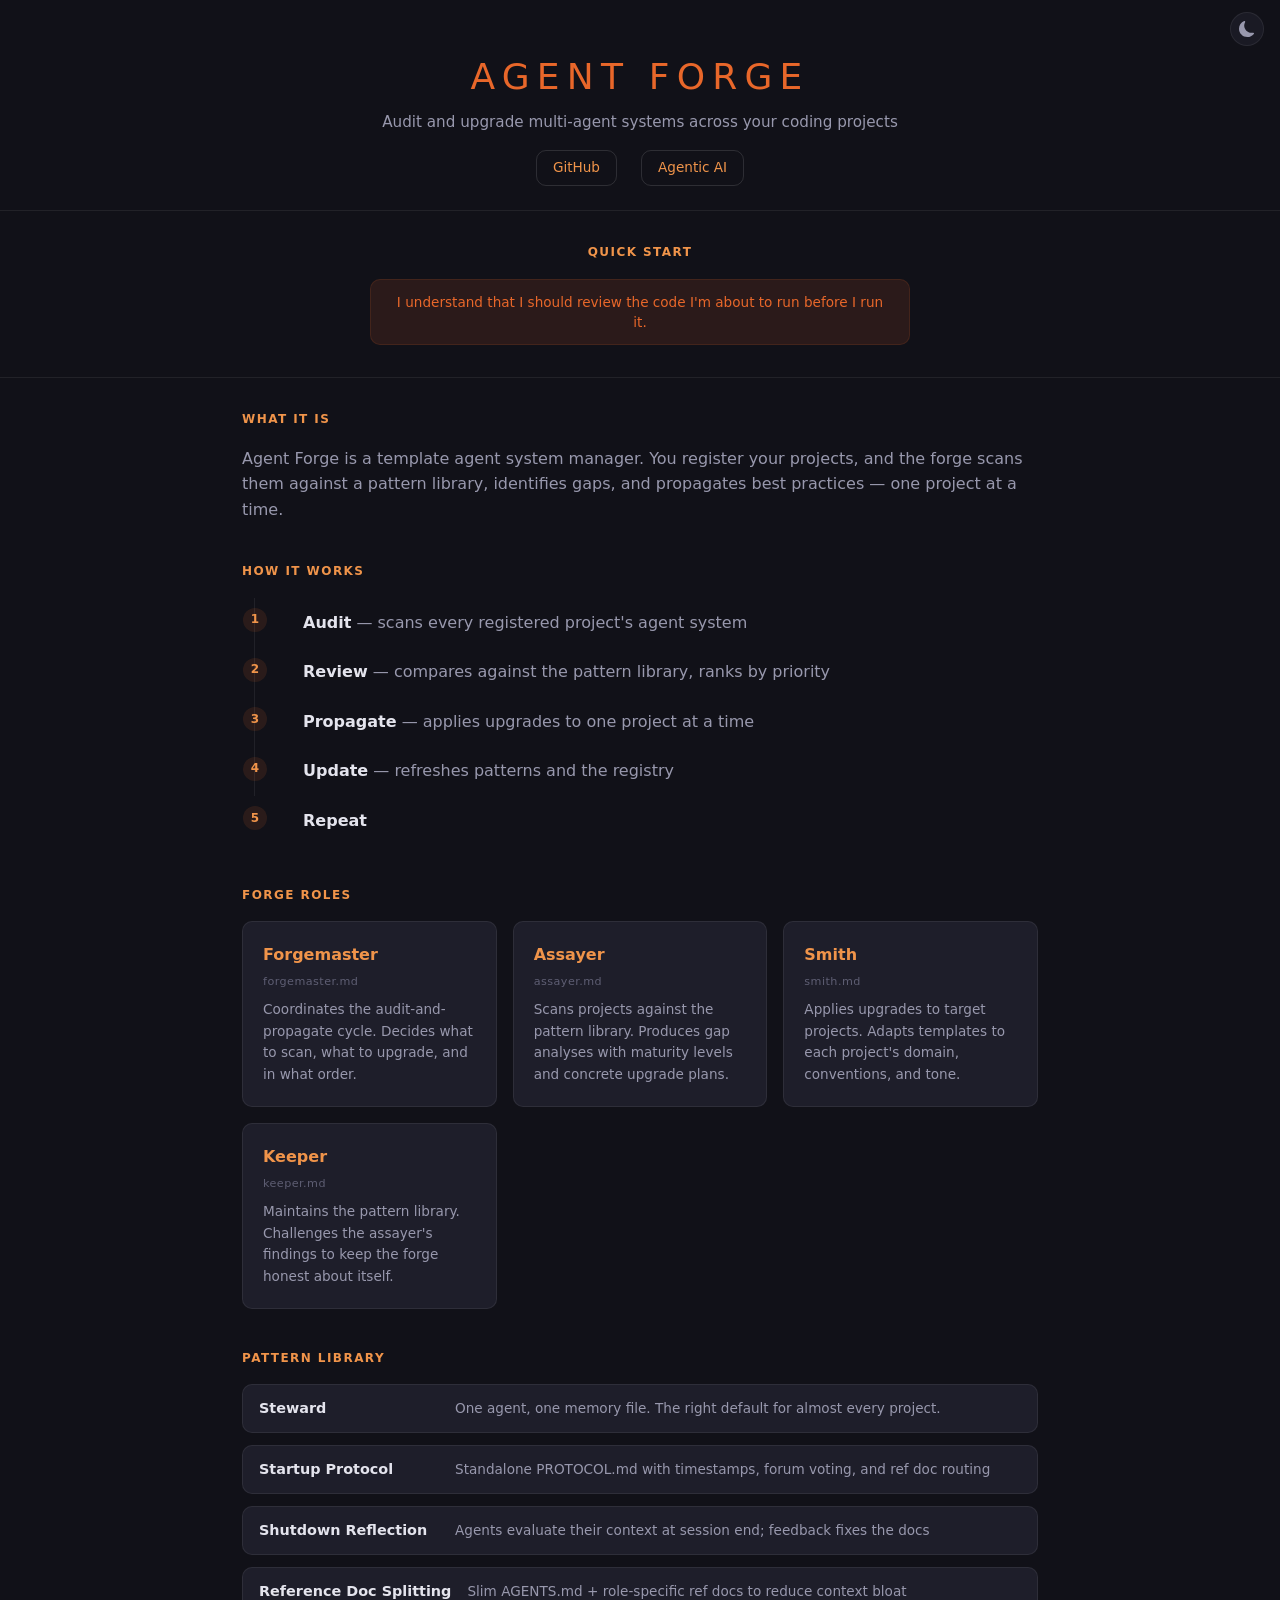
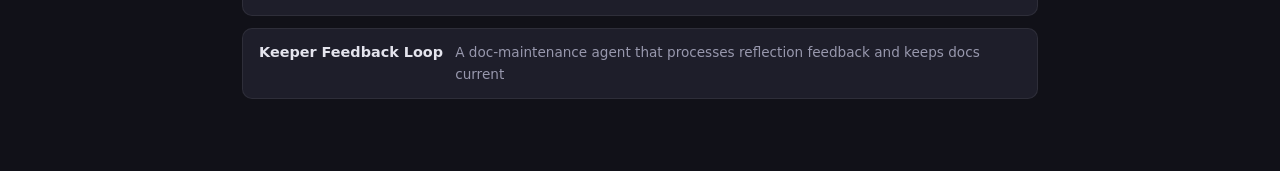
==== index.html @ 2620488e "Move agent-forge landing page here, add Plausible analytics Agent-forge page now lives at forge/inde" ====
<!DOCTYPE html>
<html lang="en">
<head>
  <meta charset="UTF-8">
  <meta name="viewport" content="width=device-width, initial-scale=1.0">
  <title>Agent Forge — Multi-Agent System Management</title>
  <meta name="description" content="A template agent system manager that audits and upgrades multi-agent systems across your coding projects.">
  <link rel="icon" href="data:image/svg+xml,<svg xmlns='http://www.w3.org/2000/svg' viewBox='0 0 100 100'><text y='0.9em' font-size='80'>%F0%9F%94%A5</text></svg>">
  <script defer data-domain="forge.thisminute.org" src="https://plausible.io/js/script.js"></script>

  <style>
    :root {
      --bg: #111118;
      --bg-raised: #1a1a24;
      --bg-card: #1e1e2a;
      --bg-card-hover: #262636;
      --accent: #e8672a;
      --accent-dim: rgba(232, 103, 42, 0.12);
      --accent-text: #f0944a;
      --text: #e4e4ed;
      --text-secondary: #9898ad;
      --text-muted: #5e5e73;
      --border: rgba(255, 255, 255, 0.07);
      --border-light: rgba(255, 255, 255, 0.12);
      --radius: 10px;
      --radius-sm: 6px;
      color-scheme: dark;
    }
    body.light-mode {
      --bg: #faf8f5;
      --bg-raised: #ffffff;
      --bg-card: #ffffff;
      --bg-card-hover: #f5f0eb;
      --accent: #c2410c;
      --accent-dim: rgba(194, 65, 12, 0.1);
      --accent-text: #9a3412;
      --text: #1c1917;
      --text-secondary: #57534e;
      --text-muted: #a8a29e;
      --border: rgba(0, 0, 0, 0.08);
      --border-light: rgba(0, 0, 0, 0.14);
      color-scheme: light;
    }

    * { margin: 0; padding: 0; box-sizing: border-box; }

    body {
      background: var(--bg);
      color: var(--text);
      font-family: -apple-system, BlinkMacSystemFont, 'Segoe UI', system-ui, sans-serif;
      line-height: 1.6;
      min-height: 100vh;
      transition: background 0.25s ease, color 0.25s ease;
    }

    a { color: var(--accent-text); text-decoration: none; }
    a:hover { text-decoration: underline; }

    .header {
      padding: 3rem 2rem 1.5rem;
      text-align: center;
      border-bottom: 1px solid var(--border);
    }
    .header h1 {
      font-size: 2.25rem;
      font-weight: 300;
      letter-spacing: 0.2em;
      color: var(--accent);
    }
    .header .tagline {
      color: var(--text-secondary);
      font-size: 0.95rem;
      margin-top: 0.25rem;
    }
    .header .links {
      margin-top: 1rem;
      display: flex;
      gap: 1.5rem;
      justify-content: center;
      font-size: 0.85rem;
    }
    .header .links a {
      padding: 0.4rem 1rem;
      border: 1px solid var(--border-light);
      border-radius: var(--radius);
      transition: border-color 0.2s, background 0.2s;
    }
    .header .links a:hover {
      border-color: var(--accent);
      background: var(--accent-dim);
      text-decoration: none;
    }

    .content {
      max-width: 860px;
      margin: 0 auto;
      padding: 2rem;
    }

    section { margin-bottom: 2.5rem; }

    section h2 {
      font-size: 0.75rem;
      font-weight: 600;
      letter-spacing: 0.12em;
      text-transform: uppercase;
      color: var(--accent-text);
      margin-bottom: 1rem;
    }

    p {
      color: var(--text-secondary);
      margin-bottom: 0.75rem;
    }

    .how-it-works ol {
      list-style: none;
      counter-reset: step;
    }
    .how-it-works li {
      counter-increment: step;
      padding: 0.75rem 1rem 0.75rem 3rem;
      position: relative;
      color: var(--text-secondary);
      border-left: 1px solid var(--border);
      margin-left: 0.75rem;
    }
    .how-it-works li:last-child { border-left-color: transparent; }
    .how-it-works li::before {
      content: counter(step);
      position: absolute;
      left: -0.75rem;
      top: 0.65rem;
      width: 1.5rem;
      height: 1.5rem;
      border-radius: 50%;
      background: var(--accent-dim);
      color: var(--accent-text);
      font-size: 0.75rem;
      font-weight: 600;
      display: flex;
      align-items: center;
      justify-content: center;
    }
    .how-it-works li strong { color: var(--text); }

    .role-grid {
      display: grid;
      grid-template-columns: repeat(auto-fill, minmax(240px, 1fr));
      gap: 1rem;
    }
    .role-card {
      background: var(--bg-card);
      border: 1px solid var(--border);
      border-radius: var(--radius);
      padding: 1.25rem;
      transition: border-color 0.2s, background 0.2s;
    }
    .role-card:hover {
      border-color: var(--border-light);
      background: var(--bg-card-hover);
    }
    .role-card h3 {
      font-size: 1rem;
      font-weight: 600;
      color: var(--accent-text);
      margin-bottom: 0.35rem;
    }
    .role-card .role-origin {
      font-size: 0.7rem;
      color: var(--text-muted);
      letter-spacing: 0.04em;
      margin-bottom: 0.5rem;
    }
    .role-card p {
      font-size: 0.85rem;
      margin-bottom: 0;
    }

    .pattern-list {
      display: flex;
      flex-direction: column;
      gap: 0.75rem;
    }
    .pattern-item {
      display: flex;
      gap: 1rem;
      align-items: baseline;
      padding: 0.75rem 1rem;
      background: var(--bg-card);
      border: 1px solid var(--border);
      border-radius: var(--radius);
    }
    .pattern-item strong {
      color: var(--text);
      white-space: nowrap;
      min-width: 180px;
      font-size: 0.9rem;
    }
    .pattern-item span {
      color: var(--text-secondary);
      font-size: 0.85rem;
    }

    code {
      background: var(--bg-raised);
      border: 1px solid var(--border);
      padding: 0.15rem 0.4rem;
      border-radius: var(--radius-sm);
      font-size: 0.85em;
      color: var(--accent-text);
    }

    .cta {
      text-align: center;
      padding: 2rem;
      border-bottom: 1px solid var(--border);
    }
    .cta h2 {
      font-size: 0.75rem;
      font-weight: 600;
      letter-spacing: 0.12em;
      text-transform: uppercase;
      color: var(--accent-text);
      margin-bottom: 1rem;
    }
    .cta pre {
      display: inline-block;
      text-align: left;
      background: var(--bg-raised);
      border: 1px solid var(--border);
      border-radius: var(--radius);
      padding: 1.25rem 1.75rem;
      font-family: 'SF Mono', 'Fira Code', 'Cascadia Code', Consolas, monospace;
      font-size: 0.85rem;
      line-height: 1.7;
      color: var(--text);
      overflow-x: auto;
      max-width: 100%;
    }
    .cmd-comment {
      color: var(--text-muted);
    }

    .header { position: relative; }
    .other-projects {
      position: absolute;
      top: 0.75rem;
      right: 1rem;
      display: flex;
      gap: 0.75rem;
      align-items: center;
    }

    .icon-btn {
      width: 34px;
      height: 34px;
      display: flex;
      align-items: center;
      justify-content: center;
      border-radius: 50%;
      border: 1px solid var(--border);
      background: var(--bg-raised);
      color: var(--text-secondary);
      cursor: pointer;
      transition: all 0.15s ease;
      font-size: 1rem;
    }
    .icon-btn:hover {
      border-color: var(--accent);
      color: var(--accent);
      background: var(--accent-dim);
    }

    @media (max-width: 600px) {
      .header h1 { font-size: 1.6rem; }
      .content { padding: 1.5rem 1rem; }
      .pattern-item { flex-direction: column; gap: 0.25rem; }
      .pattern-item strong { min-width: auto; }
      .other-projects { position: static; justify-content: center; margin-top: 0.5rem; }
    }
  </style>
</head>
<body>

  <div class="header">
    <div class="other-projects">
      <button class="icon-btn" id="theme-toggle" title="Toggle light/dark mode" aria-label="Toggle theme">
        <svg id="theme-icon-dark" width="16" height="16" viewBox="0 0 16 16" fill="none" style="display:none">
          <path d="M8 1a.5.5 0 01.5.5v1a.5.5 0 01-1 0v-1A.5.5 0 018 1zm0 11a.5.5 0 01.5.5v1a.5.5 0 01-1 0v-1A.5.5 0 018 12zm7-4a.5.5 0 01-.5.5h-1a.5.5 0 010-1h1A.5.5 0 0115 8zM4 8a.5.5 0 01-.5.5h-1a.5.5 0 010-1h1A.5.5 0 014 8zm8.95-3.54a.5.5 0 010 .71l-.71.71a.5.5 0 11-.71-.71l.71-.71a.5.5 0 01.71 0zM4.46 11.46a.5.5 0 010 .71l-.7.71a.5.5 0 11-.71-.71l.7-.71a.5.5 0 01.71 0zm8.49 1.42a.5.5 0 01-.71 0l-.71-.71a.5.5 0 01.71-.71l.71.71a.5.5 0 010 .71zM4.46 4.54a.5.5 0 01-.71 0l-.7-.71a.5.5 0 11.7-.71l.71.71a.5.5 0 010 .71zM8 4.5a3.5 3.5 0 100 7 3.5 3.5 0 000-7z" fill="currentColor"/>
        </svg>
        <svg id="theme-icon-light" width="16" height="16" viewBox="0 0 16 16" fill="none">
          <path d="M6 .278a.77.77 0 01.08.858 7.2 7.2 0 00-.878 3.46c0 4.021 3.278 7.277 7.318 7.277.527 0 1.04-.055 1.533-.16a.79.79 0 01.81.316.73.73 0 01-.031.893A8.35 8.35 0 018.344 16C3.734 16 0 12.286 0 7.71 0 4.266 2.114 1.312 5.124.06A.75.75 0 016 .278z" fill="currentColor"/>
        </svg>
      </button>
    </div>
    <h1>AGENT FORGE</h1>
    <div class="tagline">Audit and upgrade multi-agent systems across your coding projects</div>
    <div class="links">
      <a href="https://github.com/skondrashov/agent-forge">GitHub</a>
      <a href="https://en.wikipedia.org/wiki/Agentic_AI">Agentic AI</a>
    </div>
  </div>

  <div class="cta">
    <h2><a href="https://github.com/skondrashov/agent-forge" style="color: var(--accent-text); text-decoration: none;">Quick Start</a></h2>
    <details>
      <summary style="cursor: pointer; display: inline-block; max-width: 540px; margin: 0 auto; padding: 0.75rem 1.25rem; font-size: 0.85rem; color: var(--accent); background: var(--accent-dim); border: 1px solid var(--accent-dim); border-radius: var(--radius); line-height: 1.5; text-align: center;">I understand that I should review the code I'm about to run before I run it.</summary>
      <div style="margin-top: 1rem;">
        <pre><span class="cmd-comment"># Clone next to your projects (or where you'll start new ones)</span>
git clone --branch v0.1 https://github.com/skondrashov/agent-forge.git

<span class="cmd-comment"># Start it up</span>
cd agent-forge
go</pre>
      </div>
    </details>
  </div>

  <div class="content">

    <section>
      <h2>What It Is</h2>
      <p>Agent Forge is a template agent system manager. You register your projects, and the forge scans them against a pattern library, identifies gaps, and propagates best practices &mdash; one project at a time.</p>
    </section>

    <section class="how-it-works">
      <h2>How It Works</h2>
      <ol>
        <li><strong>Audit</strong> &mdash; scans every registered project's agent system</li>
        <li><strong>Review</strong> &mdash; compares against the pattern library, ranks by priority</li>
        <li><strong>Propagate</strong> &mdash; applies upgrades to one project at a time</li>
        <li><strong>Update</strong> &mdash; refreshes patterns and the registry</li>
        <li><strong>Repeat</strong></li>
      </ol>
    </section>

    <section>
      <h2>Forge Roles</h2>
      <div class="role-grid">
        <div class="role-card">
          <h3>Forgemaster</h3>
          <div class="role-origin">forgemaster.md</div>
          <p>Coordinates the audit-and-propagate cycle. Decides what to scan, what to upgrade, and in what order.</p>
        </div>
        <div class="role-card">
          <h3>Assayer</h3>
          <div class="role-origin">assayer.md</div>
          <p>Scans projects against the pattern library. Produces gap analyses with maturity levels and concrete upgrade plans.</p>
        </div>
        <div class="role-card">
          <h3>Smith</h3>
          <div class="role-origin">smith.md</div>
          <p>Applies upgrades to target projects. Adapts templates to each project's domain, conventions, and tone.</p>
        </div>
        <div class="role-card">
          <h3>Keeper</h3>
          <div class="role-origin">keeper.md</div>
          <p>Maintains the pattern library. Challenges the assayer's findings to keep the forge honest about itself.</p>
        </div>
      </div>
    </section>

    <section>
      <h2>Pattern Library</h2>
      <div class="pattern-list">
        <div class="pattern-item">
          <strong>Steward</strong>
          <span>One agent, one memory file. The right default for almost every project.</span>
        </div>
        <div class="pattern-item">
          <strong>Startup Protocol</strong>
          <span>Standalone PROTOCOL.md with timestamps, forum voting, and ref doc routing</span>
        </div>
        <div class="pattern-item">
          <strong>Shutdown Reflection</strong>
          <span>Agents evaluate their context at session end; feedback fixes the docs</span>
        </div>
        <div class="pattern-item">
          <strong>Reference Doc Splitting</strong>
          <span>Slim AGENTS.md + role-specific ref docs to reduce context bloat</span>
        </div>
        <div class="pattern-item">
          <strong>Keeper Feedback Loop</strong>
          <span>A doc-maintenance agent that processes reflection feedback and keeps docs current</span>
        </div>
      </div>
    </section>

  </div>

  <script>
    const lightMode = localStorage.getItem('forge_theme') === 'light';
    function applyTheme(isLight) {
      document.body.classList.toggle('light-mode', isLight);
      document.getElementById('theme-icon-dark').style.display = isLight ? 'block' : 'none';
      document.getElementById('theme-icon-light').style.display = isLight ? 'none' : 'block';
      localStorage.setItem('forge_theme', isLight ? 'light' : 'dark');
    }
    applyTheme(lightMode);
    document.getElementById('theme-toggle').addEventListener('click', () => {
      const isLight = !document.body.classList.contains('light-mode');
      applyTheme(isLight);
    });
  </script>

</body>
</html>
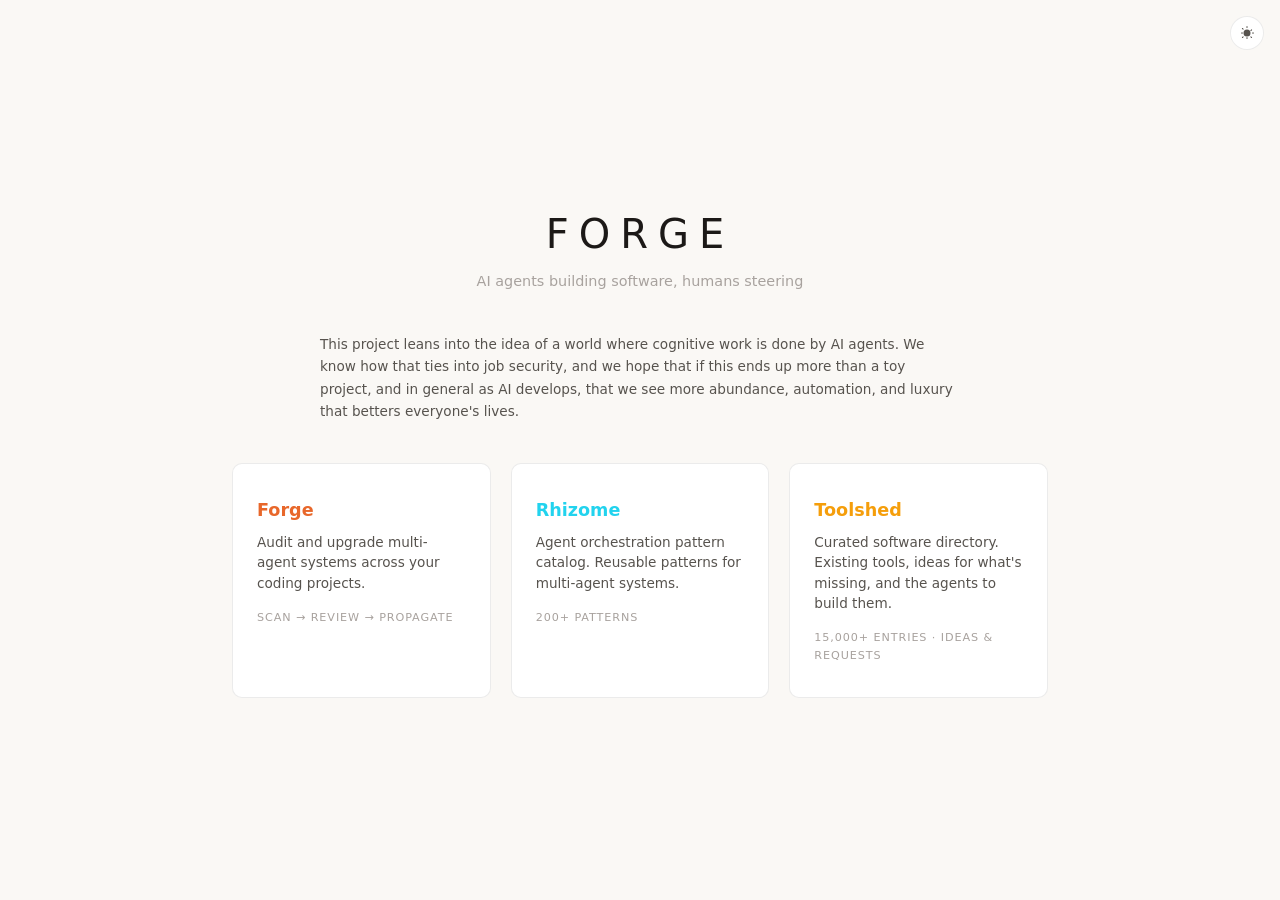
==== commit 5c6856b0: "Major toolshed UI overhaul + landing page tone revision Co-Authored-By: Claude Opus 4.6 (1M context)" ====
--- a/index.html
+++ b/index.html
@@ -3,10 +3,16 @@
 <head>
   <meta charset="UTF-8">
   <meta name="viewport" content="width=device-width, initial-scale=1.0">
-  <title>Agent Forge — Multi-Agent System Management</title>
-  <meta name="description" content="A template agent system manager that audits and upgrades multi-agent systems across your coding projects.">
+  <title>Forge — thisminute.org</title>
+  <meta name="description" content="Agent systems, software tools, and orchestration patterns. Built with AI, built in the open.">
+  <meta property="og:title" content="Forge — thisminute.org">
+  <meta property="og:description" content="Agent systems, software tools, and orchestration patterns. Built with AI, built in the open.">
+  <meta property="og:type" content="website">
+  <meta property="og:url" content="https://forge.thisminute.org/">
+  <meta name="twitter:card" content="summary">
   <link rel="icon" href="data:image/svg+xml,<svg xmlns='http://www.w3.org/2000/svg' viewBox='0 0 100 100'><text y='0.9em' font-size='80'>%F0%9F%94%A5</text></svg>">
-  <script defer data-domain="forge.thisminute.org" src="https://plausible.io/js/script.js"></script>
+  <!-- SRI omitted: Plausible analytics is a dynamic script updated on their CDN; pinning a hash would break when they deploy updates -->
+  <script defer data-domain="forge.thisminute.org" src="https://plausible.io/js/script.js" crossorigin="anonymous"></script>
 
   <style>
     :root {
@@ -22,6 +28,7 @@
       --text-muted: #5e5e73;
       --border: rgba(255, 255, 255, 0.07);
       --border-light: rgba(255, 255, 255, 0.12);
+      --shadow: 0 4px 24px rgba(0, 0, 0, 0.3);
       --radius: 10px;
       --radius-sm: 6px;
       color-scheme: dark;
@@ -39,6 +46,7 @@
       --text-muted: #a8a29e;
       --border: rgba(0, 0, 0, 0.08);
       --border-light: rgba(0, 0, 0, 0.14);
+      --shadow: 0 4px 24px rgba(0, 0, 0, 0.08);
       color-scheme: light;
     }
 
@@ -50,208 +58,97 @@
       font-family: -apple-system, BlinkMacSystemFont, 'Segoe UI', system-ui, sans-serif;
       line-height: 1.6;
       min-height: 100vh;
-      transition: background 0.25s ease, color 0.25s ease;
-    }
-
-    a { color: var(--accent-text); text-decoration: none; }
-    a:hover { text-decoration: underline; }
-
-    .header {
-      padding: 3rem 2rem 1.5rem;
-      text-align: center;
-      border-bottom: 1px solid var(--border);
-    }
-    .header h1 {
-      font-size: 2.25rem;
-      font-weight: 300;
-      letter-spacing: 0.2em;
-      color: var(--accent);
-    }
-    .header .tagline {
-      color: var(--text-secondary);
-      font-size: 0.95rem;
-      margin-top: 0.25rem;
-    }
-    .header .links {
-      margin-top: 1rem;
-      display: flex;
-      gap: 1.5rem;
-      justify-content: center;
-      font-size: 0.85rem;
-    }
-    .header .links a {
-      padding: 0.4rem 1rem;
-      border: 1px solid var(--border-light);
-      border-radius: var(--radius);
-      transition: border-color 0.2s, background 0.2s;
-    }
-    .header .links a:hover {
-      border-color: var(--accent);
-      background: var(--accent-dim);
-      text-decoration: none;
-    }
-
-    .content {
-      max-width: 860px;
-      margin: 0 auto;
-      padding: 2rem;
-    }
-
-    section { margin-bottom: 2.5rem; }
-
-    section h2 {
-      font-size: 0.75rem;
-      font-weight: 600;
-      letter-spacing: 0.12em;
-      text-transform: uppercase;
-      color: var(--accent-text);
-      margin-bottom: 1rem;
-    }
-
-    p {
-      color: var(--text-secondary);
-      margin-bottom: 0.75rem;
-    }
-
-    .how-it-works ol {
-      list-style: none;
-      counter-reset: step;
-    }
-    .how-it-works li {
-      counter-increment: step;
-      padding: 0.75rem 1rem 0.75rem 3rem;
-      position: relative;
-      color: var(--text-secondary);
-      border-left: 1px solid var(--border);
-      margin-left: 0.75rem;
-    }
-    .how-it-works li:last-child { border-left-color: transparent; }
-    .how-it-works li::before {
-      content: counter(step);
-      position: absolute;
-      left: -0.75rem;
-      top: 0.65rem;
-      width: 1.5rem;
-      height: 1.5rem;
-      border-radius: 50%;
-      background: var(--accent-dim);
-      color: var(--accent-text);
-      font-size: 0.75rem;
-      font-weight: 600;
       display: flex;
       align-items: center;
       justify-content: center;
-    }
-    .how-it-works li strong { color: var(--text); }
-
-    .role-grid {
+      transition: background 0.25s ease, color 0.25s ease;
+    }
+
+    .portal {
+      max-width: 880px;
+      width: 100%;
+      padding: 2rem;
+    }
+
+    .header {
+      text-align: center;
+      margin-bottom: 2.5rem;
+    }
+    .header h1 {
+      font-size: 2.5rem;
+      font-weight: 300;
+      letter-spacing: 0.25em;
+      color: var(--text);
+    }
+    .header .tagline {
+      color: var(--text-muted);
+      font-size: 0.9rem;
+      margin-top: 0.25rem;
+    }
+
+    .vision {
+      max-width: 640px;
+      margin: 0 auto 2.5rem;
+      text-align: left;
+    }
+    .vision p {
+      font-size: 0.85rem;
+      color: var(--text-secondary);
+      line-height: 1.65;
+      margin-bottom: 0.75rem;
+    }
+    .vision p:last-child { margin-bottom: 0; }
+    .vision strong { color: var(--text); font-weight: 500; }
+
+    .site-grid {
       display: grid;
-      grid-template-columns: repeat(auto-fill, minmax(240px, 1fr));
-      gap: 1rem;
-    }
-    .role-card {
-      background: var(--bg-card);
-      border: 1px solid var(--border);
-      border-radius: var(--radius);
-      padding: 1.25rem;
-      transition: border-color 0.2s, background 0.2s;
-    }
-    .role-card:hover {
-      border-color: var(--border-light);
-      background: var(--bg-card-hover);
-    }
-    .role-card h3 {
-      font-size: 1rem;
-      font-weight: 600;
-      color: var(--accent-text);
-      margin-bottom: 0.35rem;
-    }
-    .role-card .role-origin {
-      font-size: 0.7rem;
-      color: var(--text-muted);
-      letter-spacing: 0.04em;
-      margin-bottom: 0.5rem;
-    }
-    .role-card p {
-      font-size: 0.85rem;
-      margin-bottom: 0;
-    }
-
-    .pattern-list {
-      display: flex;
-      flex-direction: column;
-      gap: 0.75rem;
-    }
-    .pattern-item {
-      display: flex;
-      gap: 1rem;
-      align-items: baseline;
-      padding: 0.75rem 1rem;
-      background: var(--bg-card);
-      border: 1px solid var(--border);
-      border-radius: var(--radius);
-    }
-    .pattern-item strong {
-      color: var(--text);
-      white-space: nowrap;
-      min-width: 180px;
-      font-size: 0.9rem;
-    }
-    .pattern-item span {
-      color: var(--text-secondary);
-      font-size: 0.85rem;
-    }
-
-    code {
-      background: var(--bg-raised);
-      border: 1px solid var(--border);
-      padding: 0.15rem 0.4rem;
-      border-radius: var(--radius-sm);
-      font-size: 0.85em;
-      color: var(--accent-text);
-    }
-
-    .cta {
-      text-align: center;
-      padding: 2rem;
-      border-bottom: 1px solid var(--border);
-    }
-    .cta h2 {
-      font-size: 0.75rem;
-      font-weight: 600;
-      letter-spacing: 0.12em;
-      text-transform: uppercase;
-      color: var(--accent-text);
-      margin-bottom: 1rem;
-    }
-    .cta pre {
-      display: inline-block;
-      text-align: left;
+      grid-template-columns: repeat(3, 1fr);
+      gap: 1.25rem;
+    }
+
+    .site-card {
+      display: block;
       background: var(--bg-raised);
       border: 1px solid var(--border);
       border-radius: var(--radius);
-      padding: 1.25rem 1.75rem;
-      font-family: 'SF Mono', 'Fira Code', 'Cascadia Code', Consolas, monospace;
+      padding: 2rem 1.5rem;
+      text-decoration: none;
+      transition: border-color 0.2s, transform 0.2s, box-shadow 0.2s;
+    }
+    .site-card:hover {
+      border-color: var(--card-accent);
+      transform: translateY(-2px);
+      box-shadow: var(--shadow);
+      text-decoration: none;
+    }
+    .site-card h2 {
+      font-size: 1.1rem;
+      font-weight: 600;
+      color: var(--card-accent);
+      margin-bottom: 0.5rem;
+    }
+    .site-card p {
       font-size: 0.85rem;
-      line-height: 1.7;
-      color: var(--text);
-      overflow-x: auto;
-      max-width: 100%;
-    }
-    .cmd-comment {
+      color: var(--text-secondary);
+      line-height: 1.5;
+    }
+    .site-card .stat {
+      font-size: 0.7rem;
       color: var(--text-muted);
-    }
-
-    .header { position: relative; }
-    .other-projects {
-      position: absolute;
-      top: 0.75rem;
+      text-transform: uppercase;
+      letter-spacing: 0.08em;
+      margin-top: 1rem;
+    }
+
+    .card-toolshed { --card-accent: #f59e0b; }
+    .card-rhizome { --card-accent: #22d3ee; }
+    .card-forge { --card-accent: #e8672a; }
+
+    .theme-toggle {
+      position: fixed;
+      top: 1rem;
       right: 1rem;
-      display: flex;
-      gap: 0.75rem;
-      align-items: center;
-    }
-
+    }
     .icon-btn {
       width: 34px;
       height: 34px;
@@ -264,143 +161,83 @@
       color: var(--text-secondary);
       cursor: pointer;
       transition: all 0.15s ease;
-      font-size: 1rem;
     }
     .icon-btn:hover {
-      border-color: var(--accent);
-      color: var(--accent);
-      background: var(--accent-dim);
+      border-color: var(--border-light);
+      color: var(--text);
+    }
+    .site-card:focus-visible, .icon-btn:focus-visible {
+      outline: 2px solid var(--card-accent, var(--text-muted));
+      outline-offset: 2px;
     }
 
     @media (max-width: 600px) {
-      .header h1 { font-size: 1.6rem; }
-      .content { padding: 1.5rem 1rem; }
-      .pattern-item { flex-direction: column; gap: 0.25rem; }
-      .pattern-item strong { min-width: auto; }
-      .other-projects { position: static; justify-content: center; margin-top: 0.5rem; }
+      .site-grid { grid-template-columns: 1fr; }
+      .header h1 { font-size: 1.8rem; }
+      body { align-items: flex-start; padding-top: 3rem; }
     }
   </style>
 </head>
-<body>
-
-  <div class="header">
-    <div class="other-projects">
-      <button class="icon-btn" id="theme-toggle" title="Toggle light/dark mode" aria-label="Toggle theme">
-        <svg id="theme-icon-dark" width="16" height="16" viewBox="0 0 16 16" fill="none" style="display:none">
-          <path d="M8 1a.5.5 0 01.5.5v1a.5.5 0 01-1 0v-1A.5.5 0 018 1zm0 11a.5.5 0 01.5.5v1a.5.5 0 01-1 0v-1A.5.5 0 018 12zm7-4a.5.5 0 01-.5.5h-1a.5.5 0 010-1h1A.5.5 0 0115 8zM4 8a.5.5 0 01-.5.5h-1a.5.5 0 010-1h1A.5.5 0 014 8zm8.95-3.54a.5.5 0 010 .71l-.71.71a.5.5 0 11-.71-.71l.71-.71a.5.5 0 01.71 0zM4.46 11.46a.5.5 0 010 .71l-.7.71a.5.5 0 11-.71-.71l.7-.71a.5.5 0 01.71 0zm8.49 1.42a.5.5 0 01-.71 0l-.71-.71a.5.5 0 01.71-.71l.71.71a.5.5 0 010 .71zM4.46 4.54a.5.5 0 01-.71 0l-.7-.71a.5.5 0 11.7-.71l.71.71a.5.5 0 010 .71zM8 4.5a3.5 3.5 0 100 7 3.5 3.5 0 000-7z" fill="currentColor"/>
-        </svg>
-        <svg id="theme-icon-light" width="16" height="16" viewBox="0 0 16 16" fill="none">
-          <path d="M6 .278a.77.77 0 01.08.858 7.2 7.2 0 00-.878 3.46c0 4.021 3.278 7.277 7.318 7.277.527 0 1.04-.055 1.533-.16a.79.79 0 01.81.316.73.73 0 01-.031.893A8.35 8.35 0 018.344 16C3.734 16 0 12.286 0 7.71 0 4.266 2.114 1.312 5.124.06A.75.75 0 016 .278z" fill="currentColor"/>
-        </svg>
-      </button>
-    </div>
-    <h1>AGENT FORGE</h1>
-    <div class="tagline">Audit and upgrade multi-agent systems across your coding projects</div>
-    <div class="links">
-      <a href="https://github.com/skondrashov/agent-forge">GitHub</a>
-      <a href="https://en.wikipedia.org/wiki/Agentic_AI">Agentic AI</a>
-    </div>
+<body><script>try{var t=localStorage.getItem('thisminute_theme');if(t==='light'||(!t&&matchMedia('(prefers-color-scheme:light)').matches))document.body.classList.add('light-mode')}catch(e){}</script>
+
+  <div class="theme-toggle">
+    <button class="icon-btn" id="theme-toggle" title="Toggle light/dark mode" aria-label="Toggle theme">
+      <svg id="theme-icon-dark" width="16" height="16" viewBox="0 0 16 16" fill="none" style="display:none">
+        <path d="M8 1a.5.5 0 01.5.5v1a.5.5 0 01-1 0v-1A.5.5 0 018 1zm0 11a.5.5 0 01.5.5v1a.5.5 0 01-1 0v-1A.5.5 0 018 12zm7-4a.5.5 0 01-.5.5h-1a.5.5 0 010-1h1A.5.5 0 0115 8zM4 8a.5.5 0 01-.5.5h-1a.5.5 0 010-1h1A.5.5 0 014 8zm8.95-3.54a.5.5 0 010 .71l-.71.71a.5.5 0 11-.71-.71l.71-.71a.5.5 0 01.71 0zM4.46 11.46a.5.5 0 010 .71l-.7.71a.5.5 0 11-.71-.71l.7-.71a.5.5 0 01.71 0zm8.49 1.42a.5.5 0 01-.71 0l-.71-.71a.5.5 0 01.71-.71l.71.71a.5.5 0 010 .71zM4.46 4.54a.5.5 0 01-.71 0l-.7-.71a.5.5 0 11.7-.71l.71.71a.5.5 0 010 .71zM8 4.5a3.5 3.5 0 100 7 3.5 3.5 0 000-7z" fill="currentColor"/>
+      </svg>
+      <svg id="theme-icon-light" width="16" height="16" viewBox="0 0 16 16" fill="none">
+        <path d="M6 .278a.77.77 0 01.08.858 7.2 7.2 0 00-.878 3.46c0 4.021 3.278 7.277 7.318 7.277.527 0 1.04-.055 1.533-.16a.79.79 0 01.81.316.73.73 0 01-.031.893A8.35 8.35 0 018.344 16C3.734 16 0 12.286 0 7.71 0 4.266 2.114 1.312 5.124.06A.75.75 0 016 .278z" fill="currentColor"/>
+      </svg>
+    </button>
   </div>
 
-  <div class="cta">
-    <h2><a href="https://github.com/skondrashov/agent-forge" style="color: var(--accent-text); text-decoration: none;">Quick Start</a></h2>
-    <details>
-      <summary style="cursor: pointer; display: inline-block; max-width: 540px; margin: 0 auto; padding: 0.75rem 1.25rem; font-size: 0.85rem; color: var(--accent); background: var(--accent-dim); border: 1px solid var(--accent-dim); border-radius: var(--radius); line-height: 1.5; text-align: center;">I understand that I should review the code I'm about to run before I run it.</summary>
-      <div style="margin-top: 1rem;">
-        <pre><span class="cmd-comment"># Clone next to your projects (or where you'll start new ones)</span>
-git clone --branch v0.1 https://github.com/skondrashov/agent-forge.git
-
-<span class="cmd-comment"># Start it up</span>
-cd agent-forge
-go</pre>
-      </div>
-    </details>
-  </div>
-
-  <div class="content">
-
-    <section>
-      <h2>What It Is</h2>
-      <p>Agent Forge is a template agent system manager. You register your projects, and the forge scans them against a pattern library, identifies gaps, and propagates best practices &mdash; one project at a time.</p>
+  <main class="portal">
+    <header class="header">
+      <h1>FORGE</h1>
+      <p class="tagline">AI agents building software, humans steering</p>
+    </header>
+
+    <section class="vision">
+      <p>This project leans into the idea of a world where cognitive work is done by AI agents. We know how that ties into job security, and we hope that if this ends up more than a toy project, and in general as AI develops, that we see more abundance, automation, and luxury that betters everyone's lives.</p>
     </section>
 
-    <section class="how-it-works">
-      <h2>How It Works</h2>
-      <ol>
-        <li><strong>Audit</strong> &mdash; scans every registered project's agent system</li>
-        <li><strong>Review</strong> &mdash; compares against the pattern library, ranks by priority</li>
-        <li><strong>Propagate</strong> &mdash; applies upgrades to one project at a time</li>
-        <li><strong>Update</strong> &mdash; refreshes patterns and the registry</li>
-        <li><strong>Repeat</strong></li>
-      </ol>
-    </section>
-
-    <section>
-      <h2>Forge Roles</h2>
-      <div class="role-grid">
-        <div class="role-card">
-          <h3>Forgemaster</h3>
-          <div class="role-origin">forgemaster.md</div>
-          <p>Coordinates the audit-and-propagate cycle. Decides what to scan, what to upgrade, and in what order.</p>
-        </div>
-        <div class="role-card">
-          <h3>Assayer</h3>
-          <div class="role-origin">assayer.md</div>
-          <p>Scans projects against the pattern library. Produces gap analyses with maturity levels and concrete upgrade plans.</p>
-        </div>
-        <div class="role-card">
-          <h3>Smith</h3>
-          <div class="role-origin">smith.md</div>
-          <p>Applies upgrades to target projects. Adapts templates to each project's domain, conventions, and tone.</p>
-        </div>
-        <div class="role-card">
-          <h3>Keeper</h3>
-          <div class="role-origin">keeper.md</div>
-          <p>Maintains the pattern library. Challenges the assayer's findings to keep the forge honest about itself.</p>
-        </div>
-      </div>
-    </section>
-
-    <section>
-      <h2>Pattern Library</h2>
-      <div class="pattern-list">
-        <div class="pattern-item">
-          <strong>Steward</strong>
-          <span>One agent, one memory file. The right default for almost every project.</span>
-        </div>
-        <div class="pattern-item">
-          <strong>Startup Protocol</strong>
-          <span>Standalone PROTOCOL.md with timestamps, forum voting, and ref doc routing</span>
-        </div>
-        <div class="pattern-item">
-          <strong>Shutdown Reflection</strong>
-          <span>Agents evaluate their context at session end; feedback fixes the docs</span>
-        </div>
-        <div class="pattern-item">
-          <strong>Reference Doc Splitting</strong>
-          <span>Slim AGENTS.md + role-specific ref docs to reduce context bloat</span>
-        </div>
-        <div class="pattern-item">
-          <strong>Keeper Feedback Loop</strong>
-          <span>A doc-maintenance agent that processes reflection feedback and keeps docs current</span>
-        </div>
-      </div>
-    </section>
-
-  </div>
+    <nav class="site-grid" aria-label="Sites">
+      <a href="/forge/" class="site-card card-forge">
+        <h2>Forge</h2>
+        <p>Audit and upgrade multi-agent systems across your coding projects.</p>
+        <div class="stat">Scan &rarr; Review &rarr; Propagate</div>
+      </a>
+      <a href="/rhizome/" class="site-card card-rhizome">
+        <h2>Rhizome</h2>
+        <p>Agent orchestration pattern catalog. Reusable patterns for multi-agent systems.</p>
+        <div class="stat">200+ patterns</div>
+      </a>
+      <a href="/toolshed/" class="site-card card-toolshed">
+        <h2>Toolshed</h2>
+        <p>Curated software directory. Existing tools, ideas for what's missing, and the agents to build them.</p>
+        <div class="stat">15,000+ entries &middot; Ideas &amp; requests</div>
+      </a>
+    </nav>
+  </main>
 
   <script>
-    const lightMode = localStorage.getItem('forge_theme') === 'light';
+    const savedTheme = (() => { try { return localStorage.getItem('thisminute_theme'); } catch { return null; } })();
+    const lightMode = savedTheme ? savedTheme === 'light'
+      : window.matchMedia && window.matchMedia('(prefers-color-scheme: light)').matches;
     function applyTheme(isLight) {
       document.body.classList.toggle('light-mode', isLight);
       document.getElementById('theme-icon-dark').style.display = isLight ? 'block' : 'none';
       document.getElementById('theme-icon-light').style.display = isLight ? 'none' : 'block';
-      localStorage.setItem('forge_theme', isLight ? 'light' : 'dark');
+      try { localStorage.setItem('thisminute_theme', isLight ? 'light' : 'dark'); } catch {}
     }
     applyTheme(lightMode);
+    if (window.matchMedia) {
+      window.matchMedia('(prefers-color-scheme: light)').addEventListener('change', e => {
+        try { if (!localStorage.getItem('thisminute_theme')) applyTheme(e.matches); } catch {}
+      });
+    }
     document.getElementById('theme-toggle').addEventListener('click', () => {
-      const isLight = !document.body.classList.contains('light-mode');
-      applyTheme(isLight);
+      applyTheme(!document.body.classList.contains('light-mode'));
     });
   </script>
 
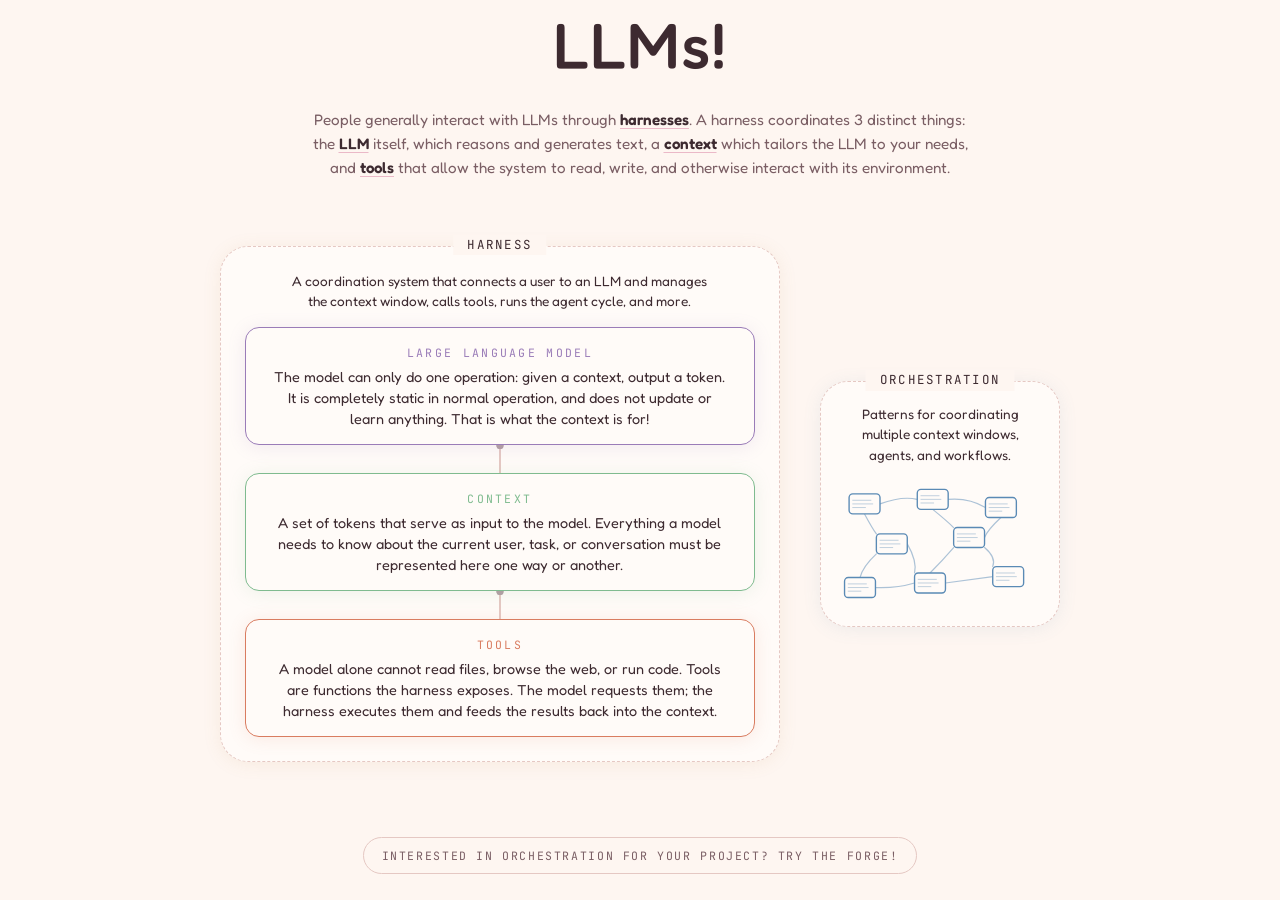
==== commit f083af13: "Fix homepage hover-word on direct page load home.js had no <script> tag in index.html — data-app onl" ====
--- a/index.html
+++ b/index.html
@@ -3,243 +3,468 @@
 <head>
   <meta charset="UTF-8">
   <meta name="viewport" content="width=device-width, initial-scale=1.0">
-  <title>Forge — thisminute.org</title>
-  <meta name="description" content="Agent systems, software tools, and orchestration patterns. Built with AI, built in the open.">
-  <meta property="og:title" content="Forge — thisminute.org">
-  <meta property="og:description" content="Agent systems, software tools, and orchestration patterns. Built with AI, built in the open.">
+  <title>LLMs · thisminute.org</title>
+  <meta name="description" content="What's actually inside an AI agent? Here are all the pieces and how they fit together.">
+  <meta property="og:title" content="A primer on LLMs by the person behind thisminute.">
+  <meta property="og:description" content="What's actually inside an AI agent? Here are all the pieces and how they fit together.">
   <meta property="og:type" content="website">
-  <meta property="og:url" content="https://forge.thisminute.org/">
+  <meta property="og:url" content="https://llms.thisminute.org/">
   <meta name="twitter:card" content="summary">
-  <link rel="icon" href="data:image/svg+xml,<svg xmlns='http://www.w3.org/2000/svg' viewBox='0 0 100 100'><text y='0.9em' font-size='80'>%F0%9F%94%A5</text></svg>">
+  <link rel="icon" href="data:image/svg+xml,<svg xmlns='http://www.w3.org/2000/svg' viewBox='0 0 100 100'><text y='0.9em' font-size='82'>%F0%9F%92%AC</text></svg>">
+  <link rel="preconnect" href="https://fonts.googleapis.com">
+  <link rel="preconnect" href="https://fonts.gstatic.com" crossorigin>
+  <link rel="stylesheet" href="/shared/llms.css?v=3aTone">
   <!-- SRI omitted: Plausible analytics is a dynamic script updated on their CDN; pinning a hash would break when they deploy updates -->
-  <script defer data-domain="forge.thisminute.org" src="https://plausible.io/js/script.js" crossorigin="anonymous"></script>
+  <script defer data-domain="llms.thisminute.org" src="https://plausible.io/js/script.js" crossorigin="anonymous"></script>
 
   <style>
-    :root {
-      --bg: #111118;
-      --bg-raised: #1a1a24;
-      --bg-card: #1e1e2a;
-      --bg-card-hover: #262636;
-      --accent: #e8672a;
-      --accent-dim: rgba(232, 103, 42, 0.12);
-      --accent-text: #f0944a;
-      --text: #e4e4ed;
-      --text-secondary: #9898ad;
-      --text-muted: #5e5e73;
-      --border: rgba(255, 255, 255, 0.07);
-      --border-light: rgba(255, 255, 255, 0.12);
-      --shadow: 0 4px 24px rgba(0, 0, 0, 0.3);
-      --radius: 10px;
-      --radius-sm: 6px;
-      color-scheme: dark;
-    }
-    body.light-mode {
-      --bg: #faf8f5;
-      --bg-raised: #ffffff;
-      --bg-card: #ffffff;
-      --bg-card-hover: #f5f0eb;
-      --accent: #c2410c;
-      --accent-dim: rgba(194, 65, 12, 0.1);
-      --accent-text: #9a3412;
-      --text: #1c1917;
-      --text-secondary: #57534e;
-      --text-muted: #a8a29e;
-      --border: rgba(0, 0, 0, 0.08);
-      --border-light: rgba(0, 0, 0, 0.14);
-      --shadow: 0 4px 24px rgba(0, 0, 0, 0.08);
-      color-scheme: light;
-    }
-
-    * { margin: 0; padding: 0; box-sizing: border-box; }
+    /* Home inherits palette + typography from shared/llms.css.
+       Only home-specific layout and the flowchart live here. */
 
     body {
+      height: 100vh;
+      display: flex;
+      flex-direction: column;
+      overflow: hidden;
+    }
+
+    /* Allow scrolling on mobile/tablet where content won't fit */
+    @media (max-width: 840px) {
+      body {
+        height: auto;
+        min-height: 100vh;
+        overflow: auto;
+      }
+      main.home {
+        display: flex;
+        flex-direction: column;
+        align-items: center;
+        padding: var(--space-sm) var(--space-md) var(--space-md);
+        gap: var(--space-md);
+      }
+    }
+
+    main.home {
+      flex: 1;
+      max-width: var(--max-grid);
+      width: 100%;
+      margin: 0 auto;
+      padding: 0 var(--space-md);
+      display: grid;
+      grid-template-rows: 10vh 12vh 1fr 10vh;
+      align-items: center;
+      justify-items: center;
+    }
+
+
+    /* --- Hero (row 1) --- */
+    .hero {
+      text-align: center;
+      line-height: 1;
+    }
+    .hero h1 {
+      font-size: clamp(2.5rem, 6.5vw, 4rem);
+      font-weight: 500;
+      letter-spacing: 0.02em;
+      color: var(--text);
+      line-height: 1;
+      margin: 0;
+      white-space: nowrap;
+      cursor: default;
+      transition: color var(--transition-fast), font-size var(--transition-fast);
+    }
+    .hero h1:hover {
+      color: var(--accent);
+    }
+
+    /* --- Flowchart: the anatomy diagram --- */
+    .anatomy {
+      position: relative;
+      width: 100%;
+      max-width: 560px;
+      padding: 1.5rem 1.5rem 1.5rem;
+      border: 1.5px dashed var(--border-light);
+      border-radius: 28px;
+      display: flex;
+      flex-direction: column;
+      align-items: center;
+      box-shadow: 0 2px 18px color-mix(in srgb, var(--color-harnesses) 10%, transparent);
+      background: var(--bg-raised);
+      cursor: pointer;
+      transition: transform var(--transition-med), box-shadow var(--transition-med), border-color var(--transition-fast);
+    }
+    .anatomy:hover:not(:has(.anatomy__node:hover)) {
+      transform: translateY(-2px);
+      border-color: var(--color-harnesses);
+      box-shadow: 0 6px 24px color-mix(in srgb, var(--color-harnesses) 22%, transparent);
+    }
+    .anatomy:has(.anatomy__node:hover) {
+      cursor: default;
+    }
+    .anatomy__harness-label {
+      position: absolute;
+      top: -0.75rem;
+      left: 50%;
+      transform: translateX(-50%);
       background: var(--bg);
-      color: var(--text);
-      font-family: -apple-system, BlinkMacSystemFont, 'Segoe UI', system-ui, sans-serif;
-      line-height: 1.6;
-      min-height: 100vh;
+      padding: 0 0.9rem;
+      font-family: var(--font-mono);
+      font-size: 0.78rem;
+      letter-spacing: 0.18em;
+      color: var(--text);
+      text-transform: uppercase;
+      text-decoration: none;
+      transition: color var(--transition-fast);
+    }
+    .anatomy__harness-label:hover {
+      color: var(--color-harnesses);
+      text-decoration: none;
+    }
+    .anatomy__blurb {
+      font-size: 0.85rem;
+      color: var(--text);
+      text-align: center;
+      line-height: 1.5;
+      max-width: 430px;
+      margin: 0 0 1rem;
+    }
+
+    /* Flow nodes */
+    .anatomy__node {
+      display: block;
+      padding: 0.9rem 1.6rem;
+      border-radius: var(--radius);
+      text-decoration: none;
+      color: var(--text);
+      background: var(--bg-card);
+      border: 1.5px solid var(--node-c, var(--border));
+      box-shadow: 0 2px 18px color-mix(in srgb, var(--node-c) 14%, transparent);
+      text-align: center;
+      min-width: 220px;
+      position: relative;
+      z-index: 2;
+      transition: transform var(--transition-med), box-shadow var(--transition-med);
+    }
+    .anatomy__node:hover {
+      transform: translateY(-2px);
+      box-shadow: 0 6px 24px color-mix(in srgb, var(--node-c) 22%, transparent);
+      text-decoration: none;
+    }
+    .anatomy__node-label {
+      display: block;
+      font-family: var(--font-mono);
+      font-size: 0.72rem;
+      letter-spacing: 0.2em;
+      text-transform: uppercase;
+      color: var(--node-c);
+      margin-bottom: 0.35rem;
+    }
+    .anatomy__node-desc {
+      display: block;
+      font-size: 0.9rem;
+      color: var(--text);
+      line-height: 1.45;
+    }
+
+    /* Connector line between nodes */
+    .anatomy__link {
+      width: 2px;
+      height: 28px;
+      background: linear-gradient(var(--border-light), var(--border-light));
+      position: relative;
+    }
+    .anatomy__link::before,
+    .anatomy__link::after {
+      content: '';
+      position: absolute;
+      left: 50%;
+      width: 7px;
+      height: 7px;
+      border-radius: 50%;
+      background: var(--text-muted);
+      transform: translateX(-50%);
+      animation: flow 2.6s ease-in-out infinite;
+    }
+    .anatomy__link::before { top: -3px; }
+    .anatomy__link::after  { top: -3px; animation-delay: 1.3s; }
+    @keyframes flow {
+      0%   { top: -3px; opacity: 0; }
+      15%  { opacity: 1; }
+      85%  { opacity: 1; }
+      100% { top: calc(100% - 4px); opacity: 0; }
+    }
+
+    /* Node color tokens — match each section's accent */
+    .node--model    { --node-c: var(--color-models); }
+    .node--context  { --node-c: var(--color-context); }
+    .node--tools    { --node-c: var(--color-tools); }
+
+    /* --- Diagram row (row 3): anatomy + orchestration cluster side by side --- */
+    .diagram-row {
       display: flex;
       align-items: center;
       justify-content: center;
-      transition: background 0.25s ease, color 0.25s ease;
-    }
-
-    .portal {
-      max-width: 880px;
+      gap: var(--space-lg);
       width: 100%;
-      padding: 2rem;
-    }
-
-    .header {
+      align-self: center; /* center within the 1fr row */
+    }
+
+    /* --- Orchestration box --- */
+    .orchestration-box {
+      position: relative;
+      display: flex;
+      flex-direction: column;
+      align-items: center;
+      flex-shrink: 0;
+      padding: 1.5rem 1.2rem 1rem;
+      border: 1.5px dashed var(--border-light);
+      border-radius: 28px;
+      background: var(--bg-raised);
+      box-shadow: 0 2px 18px color-mix(in srgb, var(--color-orchestration) 10%, transparent);
+      cursor: pointer;
+      text-decoration: none;
+      transition: transform var(--transition-med), box-shadow var(--transition-med), border-color var(--transition-fast);
+    }
+    .orchestration-box:hover {
+      transform: translateY(-2px);
+      border-color: var(--color-orchestration);
+      box-shadow: 0 6px 24px color-mix(in srgb, var(--color-orchestration) 22%, transparent);
+      text-decoration: none;
+    }
+    .orchestration-box__label {
+      position: absolute;
+      top: -0.75rem;
+      left: 50%;
+      transform: translateX(-50%);
+      background: var(--bg);
+      padding: 0 0.9rem;
+      font-family: var(--font-mono);
+      font-size: 0.78rem;
+      letter-spacing: 0.18em;
+      color: var(--text);
+      text-transform: uppercase;
+      white-space: nowrap;
+    }
+    .orchestration-box__blurb {
+      font-size: 0.85rem;
+      color: var(--text);
       text-align: center;
-      margin-bottom: 2.5rem;
-    }
-    .header h1 {
-      font-size: 2.5rem;
-      font-weight: 300;
-      letter-spacing: 0.25em;
-      color: var(--text);
-    }
-    .header .tagline {
-      color: var(--text-muted);
-      font-size: 0.9rem;
-      margin-top: 0.25rem;
-    }
-
-    .vision {
-      max-width: 640px;
-      margin: 0 auto 2.5rem;
-      text-align: left;
-    }
-    .vision p {
-      font-size: 0.85rem;
+      line-height: 1.5;
+      max-width: 180px;
+      margin: -0.15rem 0 0.5rem;
+    }
+    .orchestration-svg {
+      width: 200px;
+      height: auto;
+      display: block;
+      overflow: visible;
+    }
+    .orchestration-connectors path {
+      fill: none;
+      stroke: var(--color-orchestration);
+      stroke-width: 1.3;
+      stroke-linecap: round;
+      opacity: 0.5;
+      transition: stroke-width var(--transition-fast), opacity var(--transition-fast);
+    }
+    .ctx-window rect {
+      fill: var(--bg-card);
+      stroke: var(--color-orchestration);
+      stroke-width: 1.5;
+      transition: stroke-width var(--transition-fast);
+    }
+    .ctx-window line {
+      stroke: var(--color-orchestration);
+      stroke-width: 0.9;
+      stroke-linecap: round;
+      opacity: 0.45;
+    }
+    .orchestration-box:hover .orchestration-connectors path {
+      stroke-width: 1.8;
+      opacity: 0.9;
+    }
+    .orchestration-box:hover .ctx-window rect {
+      stroke-width: 2.2;
+    }
+
+    /* --- Explainer paragraph (row 2) --- */
+    .more {
+      max-width: 660px;
+      text-align: center;
+    }
+    .more p {
       color: var(--text-secondary);
-      line-height: 1.65;
-      margin-bottom: 0.75rem;
-    }
-    .vision p:last-child { margin-bottom: 0; }
-    .vision strong { color: var(--text); font-weight: 500; }
-
-    .site-grid {
-      display: grid;
-      grid-template-columns: repeat(3, 1fr);
-      gap: 1.25rem;
-    }
-
-    .site-card {
-      display: block;
-      background: var(--bg-raised);
-      border: 1px solid var(--border);
-      border-radius: var(--radius);
-      padding: 2rem 1.5rem;
-      text-decoration: none;
-      transition: border-color 0.2s, transform 0.2s, box-shadow 0.2s;
-    }
-    .site-card:hover {
-      border-color: var(--card-accent);
-      transform: translateY(-2px);
-      box-shadow: var(--shadow);
-      text-decoration: none;
-    }
-    .site-card h2 {
-      font-size: 1.1rem;
+      font-size: 0.95rem;
+      line-height: 1.6;
+      margin: 0;
+    }
+    .more p strong {
+      color: var(--text);
       font-weight: 600;
-      color: var(--card-accent);
-      margin-bottom: 0.5rem;
-    }
-    .site-card p {
-      font-size: 0.85rem;
+    }
+
+    /* Forge link below diagram */
+    .forge-link {
+      display: inline-flex;
+      align-items: center;
+      gap: 0.45rem;
+      align-self: center;
+      font-family: var(--font-mono);
+      font-size: 0.72rem;
+      letter-spacing: 0.14em;
+      text-transform: uppercase;
       color: var(--text-secondary);
-      line-height: 1.5;
-    }
-    .site-card .stat {
-      font-size: 0.7rem;
-      color: var(--text-muted);
-      text-transform: uppercase;
-      letter-spacing: 0.08em;
-      margin-top: 1rem;
-    }
-
-    .card-toolshed { --card-accent: #f59e0b; }
-    .card-rhizome { --card-accent: #22d3ee; }
-    .card-forge { --card-accent: #e8672a; }
-
-    .theme-toggle {
-      position: fixed;
-      top: 1rem;
-      right: 1rem;
-    }
-    .icon-btn {
-      width: 34px;
-      height: 34px;
-      display: flex;
-      align-items: center;
-      justify-content: center;
-      border-radius: 50%;
-      border: 1px solid var(--border);
-      background: var(--bg-raised);
-      color: var(--text-secondary);
-      cursor: pointer;
-      transition: all 0.15s ease;
-    }
-    .icon-btn:hover {
-      border-color: var(--border-light);
-      color: var(--text);
-    }
-    .site-card:focus-visible, .icon-btn:focus-visible {
-      outline: 2px solid var(--card-accent, var(--text-muted));
-      outline-offset: 2px;
-    }
-
-    @media (max-width: 600px) {
-      .site-grid { grid-template-columns: 1fr; }
-      .header h1 { font-size: 1.8rem; }
-      body { align-items: flex-start; padding-top: 3rem; }
+      text-decoration: none;
+      padding: 0.5rem 1.1rem;
+      border: 1px solid var(--border-light);
+      border-radius: 999px;
+      transition: border-color var(--transition-fast), color var(--transition-fast), background var(--transition-fast);
+    }
+    .forge-link:hover {
+      border-color: var(--color-forge);
+      color: var(--color-forge);
+      background: color-mix(in srgb, var(--color-forge) 14%, transparent);
+      text-decoration: none;
+    }
+
+    /* --- Responsive --- */
+    @media (max-width: 840px) {
+      .diagram-row {
+        flex-direction: column;
+        gap: var(--space-md);
+      }
+      .orchestration-svg { width: 210px; }
+    }
+    @media (max-width: 640px) {
+      body {
+        height: auto;
+        min-height: 100vh;
+        overflow: auto;
+      }
+      main.home {
+        grid-template-rows: auto auto 1fr auto;
+        gap: var(--space-sm);
+        padding: var(--space-sm) var(--space-md) var(--space-md);
+      }
+      .hero h1 { font-size: 2.8rem; }
+      .more { padding: 0 var(--space-sm); }
+      .more p { font-size: 0.9rem; }
+      .anatomy {
+        max-width: 100%;
+        padding: 1.5rem 1rem;
+      }
+      .anatomy__blurb { max-width: 100%; }
+      .anatomy__node {
+        min-width: 160px;
+        padding: 0.85rem 1rem;
+        font-size: 0.85rem;
+      }
+      .anatomy__node-desc { font-size: 0.8rem; }
+      .orchestration-svg { width: 180px; }
+      .orchestration-box {
+        max-width: 100%;
+        padding: 1.2rem 1rem 0.8rem;
+      }
+      .orchestration-box__blurb { max-width: 100%; }
+      .forge-link { font-size: 0.65rem; }
+    }
+    @media (max-width: 480px) {
+      main.home {
+        padding: var(--space-sm) var(--space-sm) var(--space-md);
+      }
+      .hero h1 { font-size: 2.2rem; }
+      .anatomy { padding: 1.2rem 0.8rem; }
+      .anatomy__node {
+        min-width: 140px;
+        padding: 0.75rem 0.9rem;
+        font-size: 0.75rem;
+      }
+      .anatomy__node-label { font-size: 0.65rem; }
+      .anatomy__node-desc { font-size: 0.75rem; line-height: 1.3; }
+      .anatomy__link { height: 20px; }
+      .orchestration-svg { width: 160px; }
     }
   </style>
 </head>
-<body><script>try{var t=localStorage.getItem('thisminute_theme');if(t==='light'||(!t&&matchMedia('(prefers-color-scheme:light)').matches))document.body.classList.add('light-mode')}catch(e){}</script>
-
-  <div class="theme-toggle">
-    <button class="icon-btn" id="theme-toggle" title="Toggle light/dark mode" aria-label="Toggle theme">
-      <svg id="theme-icon-dark" width="16" height="16" viewBox="0 0 16 16" fill="none" style="display:none">
-        <path d="M8 1a.5.5 0 01.5.5v1a.5.5 0 01-1 0v-1A.5.5 0 018 1zm0 11a.5.5 0 01.5.5v1a.5.5 0 01-1 0v-1A.5.5 0 018 12zm7-4a.5.5 0 01-.5.5h-1a.5.5 0 010-1h1A.5.5 0 0115 8zM4 8a.5.5 0 01-.5.5h-1a.5.5 0 010-1h1A.5.5 0 014 8zm8.95-3.54a.5.5 0 010 .71l-.71.71a.5.5 0 11-.71-.71l.71-.71a.5.5 0 01.71 0zM4.46 11.46a.5.5 0 010 .71l-.7.71a.5.5 0 11-.71-.71l.7-.71a.5.5 0 01.71 0zm8.49 1.42a.5.5 0 01-.71 0l-.71-.71a.5.5 0 01.71-.71l.71.71a.5.5 0 010 .71zM4.46 4.54a.5.5 0 01-.71 0l-.7-.71a.5.5 0 11.7-.71l.71.71a.5.5 0 010 .71zM8 4.5a3.5 3.5 0 100 7 3.5 3.5 0 000-7z" fill="currentColor"/>
+<body><script>try{var t=localStorage.getItem('thisminute_theme');if(t==='light'||(!t&&!matchMedia('(prefers-color-scheme:dark)').matches))document.body.classList.add('light-mode')}catch(e){}</script>
+
+  <div class="forge-theme-toggle"></div>
+
+  <div id="page" data-app="/home.js">
+  <main class="home">
+    <header class="hero">
+      <h1>LLMs!</h1>
+    </header>
+
+    <div class="more">
+      <p>People generally interact with LLMs through <a href="/harnesses/"><strong>harnesses</strong></a>. A harness coordinates 3 distinct things: the <a href="/models/"><strong>LLM</strong></a> itself, which reasons and generates text, a <a href="/context/"><strong>context</strong></a> which tailors the LLM to your needs, and <a href="/tools/"><strong>tools</strong></a> that allow the system to read, write, and otherwise interact with its environment.</p>
+    </div>
+
+    <div class="diagram-row">
+    <section class="anatomy" aria-label="Anatomy of an agent">
+      <a href="/harnesses/" class="anatomy__harness-label">harness</a>
+
+      <p class="anatomy__blurb">A coordination system that connects a user to an LLM and manages the context window, calls tools, runs the agent cycle, and more.</p>
+
+      <a href="/models/" class="anatomy__node node--model">
+        <span class="anatomy__node-label">Large language model</span>
+        <span class="anatomy__node-desc">The model can only do one operation: given a context, output a token. It is completely static in normal operation, and does not update or learn anything. That is what the context is for!</span>
+      </a>
+
+      <div class="anatomy__link" aria-hidden="true"></div>
+
+      <a href="/context/" class="anatomy__node node--context">
+        <span class="anatomy__node-label">Context</span>
+        <span class="anatomy__node-desc">A set of tokens that serve as input to the model. Everything a model needs to know about the current user, task, or conversation must be represented here one way or another.</span>
+      </a>
+
+      <div class="anatomy__link" aria-hidden="true"></div>
+
+      <a href="/tools/" class="anatomy__node node--tools">
+        <span class="anatomy__node-label">Tools</span>
+        <span class="anatomy__node-desc">A model alone cannot read files, browse the web, or run code. Tools are functions the harness exposes. The model requests them; the harness executes them and feeds the results back into the context.</span>
+      </a>
+    </section>
+
+    <a href="/orchestration/" class="orchestration-box" aria-label="Orchestration: coordinating multiple contexts. Go to the orchestration pattern catalog.">
+      <span class="orchestration-box__label">orchestration</span>
+      <p class="orchestration-box__blurb">Patterns for coordinating multiple context windows, agents, and workflows.</p>
+      <svg class="orchestration-svg" viewBox="0 -15 220 150" xmlns="http://www.w3.org/2000/svg" aria-hidden="true">
+        <g class="orchestration-connectors">
+          <path d="M 44,19 Q 68,10 85,14" />
+          <path d="M 119,14 Q 142,12 160,23" />
+          <path d="M 27,30 Q 35,45 40,52" />
+          <path d="M 102,25 Q 118,38 125,45" />
+          <path d="M 177,34 Q 162,48 159,56" />
+          <path d="M 40,74 Q 25,88 22,100" />
+          <path d="M 74,63 Q 85,82 82,95" />
+          <path d="M 125,67 Q 112,82 99,95" />
+          <path d="M 159,67 Q 172,78 168,88" />
+          <path d="M 39,111 Q 62,112 82,106" />
+          <path d="M 116,106 Q 145,102 168,99" />
+        </g>
+        <g class="orchestration-windows">
+          <g class="ctx-window"><rect x="10"  y="8"   width="34" height="22" rx="4"/><line x1="14" y1="15" x2="34" y2="15"/><line x1="14" y1="19" x2="36" y2="19"/><line x1="14" y1="23" x2="28" y2="23"/></g>
+          <g class="ctx-window"><rect x="85"  y="3"   width="34" height="22" rx="4"/><line x1="89" y1="10" x2="109" y2="10"/><line x1="89" y1="14" x2="111" y2="14"/><line x1="89" y1="18" x2="103" y2="18"/></g>
+          <g class="ctx-window"><rect x="160" y="12"  width="34" height="22" rx="4"/><line x1="164" y1="19" x2="184" y2="19"/><line x1="164" y1="23" x2="186" y2="23"/><line x1="164" y1="27" x2="178" y2="27"/></g>
+          <g class="ctx-window"><rect x="40"  y="52"  width="34" height="22" rx="4"/><line x1="44" y1="59" x2="64" y2="59"/><line x1="44" y1="63" x2="66" y2="63"/><line x1="44" y1="67" x2="58" y2="67"/></g>
+          <g class="ctx-window"><rect x="125" y="45"  width="34" height="22" rx="4"/><line x1="129" y1="52" x2="149" y2="52"/><line x1="129" y1="56" x2="151" y2="56"/><line x1="129" y1="60" x2="143" y2="60"/></g>
+          <g class="ctx-window"><rect x="5"   y="100" width="34" height="22" rx="4"/><line x1="9" y1="107" x2="29" y2="107"/><line x1="9" y1="111" x2="31" y2="111"/><line x1="9" y1="115" x2="23" y2="115"/></g>
+          <g class="ctx-window"><rect x="82"  y="95"  width="34" height="22" rx="4"/><line x1="86" y1="102" x2="106" y2="102"/><line x1="86" y1="106" x2="108" y2="106"/><line x1="86" y1="110" x2="100" y2="110"/></g>
+          <g class="ctx-window"><rect x="168" y="88"  width="34" height="22" rx="4"/><line x1="172" y1="95" x2="192" y2="95"/><line x1="172" y1="99" x2="194" y2="99"/><line x1="172" y1="103" x2="186" y2="103"/></g>
+        </g>
       </svg>
-      <svg id="theme-icon-light" width="16" height="16" viewBox="0 0 16 16" fill="none">
-        <path d="M6 .278a.77.77 0 01.08.858 7.2 7.2 0 00-.878 3.46c0 4.021 3.278 7.277 7.318 7.277.527 0 1.04-.055 1.533-.16a.79.79 0 01.81.316.73.73 0 01-.031.893A8.35 8.35 0 018.344 16C3.734 16 0 12.286 0 7.71 0 4.266 2.114 1.312 5.124.06A.75.75 0 016 .278z" fill="currentColor"/>
-      </svg>
-    </button>
-  </div>
-
-  <main class="portal">
-    <header class="header">
-      <h1>FORGE</h1>
-      <p class="tagline">AI agents building software, humans steering</p>
-    </header>
-
-    <section class="vision">
-      <p>This project leans into the idea of a world where cognitive work is done by AI agents. We know how that ties into job security, and we hope that if this ends up more than a toy project, and in general as AI develops, that we see more abundance, automation, and luxury that betters everyone's lives.</p>
-    </section>
-
-    <nav class="site-grid" aria-label="Sites">
-      <a href="/forge/" class="site-card card-forge">
-        <h2>Forge</h2>
-        <p>Audit and upgrade multi-agent systems across your coding projects.</p>
-        <div class="stat">Scan &rarr; Review &rarr; Propagate</div>
-      </a>
-      <a href="/rhizome/" class="site-card card-rhizome">
-        <h2>Rhizome</h2>
-        <p>Agent orchestration pattern catalog. Reusable patterns for multi-agent systems.</p>
-        <div class="stat">200+ patterns</div>
-      </a>
-      <a href="/toolshed/" class="site-card card-toolshed">
-        <h2>Toolshed</h2>
-        <p>Curated software directory. Existing tools, ideas for what's missing, and the agents to build them.</p>
-        <div class="stat">15,000+ entries &middot; Ideas &amp; requests</div>
-      </a>
-    </nav>
+    </a>
+
+    </div>
+
+    <a href="/forge/" class="forge-link">Interested in orchestration for your project? Try the forge!</a>
   </main>
-
-  <script>
-    const savedTheme = (() => { try { return localStorage.getItem('thisminute_theme'); } catch { return null; } })();
-    const lightMode = savedTheme ? savedTheme === 'light'
-      : window.matchMedia && window.matchMedia('(prefers-color-scheme: light)').matches;
-    function applyTheme(isLight) {
-      document.body.classList.toggle('light-mode', isLight);
-      document.getElementById('theme-icon-dark').style.display = isLight ? 'block' : 'none';
-      document.getElementById('theme-icon-light').style.display = isLight ? 'none' : 'block';
-      try { localStorage.setItem('thisminute_theme', isLight ? 'light' : 'dark'); } catch {}
-    }
-    applyTheme(lightMode);
-    if (window.matchMedia) {
-      window.matchMedia('(prefers-color-scheme: light)').addEventListener('change', e => {
-        try { if (!localStorage.getItem('thisminute_theme')) applyTheme(e.matches); } catch {}
-      });
-    }
-    document.getElementById('theme-toggle').addEventListener('click', () => {
-      applyTheme(!document.body.classList.contains('light-mode'));
-    });
-  </script>
+  </div><!-- /#page -->
+
+  <script src="/shared/llms.js?v=3aTone"></script>
+  <script src="/home.js"></script>
+  <script src="/shared/router.js?v=1"></script>
 
 </body>
 </html>
--- a/shared/llms.css
+++ b/shared/llms.css
@@ -0,0 +1,1034 @@
+/* llms.css — shared styles for llms.thisminute.org
+ *
+ * Soft, warm, essayist direction. Light-default, dark-mode available.
+ * Each section may override section-accent (--accent, --accent-dim, --accent-muted)
+ * but should leave the base palette and typography alone to stay consistent.
+ *
+ * Webfonts: Fredoka (display + body) + JetBrains Mono (code) via @import.
+ * Fredoka is a chunky rounded sans with playful curves.
+ *
+ * REQUIRED: every page must include this inline script immediately after <body>
+ * to prevent theme flash on navigation. Default is light; dark is opt-in via
+ * localStorage or system preference:
+ *
+ *   <body><script>try{var t=localStorage.getItem('thisminute_theme');if(t==='light'||(!t&&!matchMedia('(prefers-color-scheme:dark)').matches))document.body.classList.add('light-mode')}catch(e){}</script>
+ */
+
+@import url('https://fonts.googleapis.com/css2?family=Fredoka:wght@300..700&family=JetBrains+Mono:wght@400;500&display=swap');
+
+/* --- Reset --- */
+*, *::before, *::after { margin: 0; padding: 0; box-sizing: border-box; }
+html { scroll-behavior: smooth; }
+
+/* --- Dark mode defaults at :root (warm plum dusk, not navy) --- */
+:root {
+  /* Surfaces — warm rose-tinted dark */
+  --bg: #1f1618;
+  --bg-raised: #2a1e22;
+  --bg-card: #2a1e22;
+  --bg-card-hover: #352830;
+  --bg-inset: #14100f;
+  --bg-overlay: rgba(20, 15, 18, 0.72);
+
+  /* Text — warm cream */
+  --text: #f0e0dc;
+  --text-secondary: #b8a19c;
+  --text-muted: #82706b;
+  --text-faint: #5a4a47;
+
+  /* Lines & shadows */
+  --border: #3a2a2d;
+  --border-light: #503a3f;
+  --shadow: 0 2px 24px rgba(0, 0, 0, 0.30);
+  --shadow-lg: 0 8px 40px rgba(0, 0, 0, 0.40);
+
+  /* Section accent palette — 7 distinct pastels */
+  --color-home:          #f0a4c0;  /* warm pink */
+  --color-harnesses:     #d4a574;  /* amber */
+  --color-models:        #c4a8e0;  /* lavender */
+  --color-context:       #a8d8b5;  /* mint */
+  --color-tools:         #f4a58c;  /* coral */
+  --color-orchestration: #8cb8e0;  /* periwinkle */
+  --color-forge:         #e8c87a;  /* marigold */
+
+  /* Active accent — overridden per page */
+  --accent: var(--color-home);
+  --accent-dim: color-mix(in srgb, var(--accent) 18%, transparent);
+  --accent-muted: color-mix(in srgb, var(--accent) 55%, transparent);
+
+  /* Typography — chunky rounded sans */
+  --font-display: 'Fredoka', 'Nunito', 'Quicksand', system-ui, sans-serif;
+  --font-body: 'Fredoka', 'Nunito', 'Quicksand', system-ui, sans-serif;
+  --font-mono: 'JetBrains Mono', 'SF Mono', 'Cascadia Code', Consolas, monospace;
+
+  /* Shape */
+  --radius: 14px;
+  --radius-sm: 8px;
+  --radius-lg: 20px;
+
+  /* Spacing scale */
+  --space-xs: 0.375rem;
+  --space-sm: 0.75rem;
+  --space-md: 1.5rem;
+  --space-lg: 2.5rem;
+  --space-xl: 4rem;
+
+  /* Layout widths */
+  --max-content: 720px;
+  --max-grid: 1100px;
+  --max-wide: 1400px;
+
+  /* Transitions */
+  --transition-fast: 0.15s ease;
+  --transition-med: 0.25s ease;
+
+  color-scheme: dark;
+}
+
+/* --- Light mode (default on first visit unless system prefers dark) --- */
+body.light-mode {
+  /* Surfaces — pink-tinted cream */
+  --bg: #fef6f1;
+  --bg-raised: #fffbf8;
+  --bg-card: #fffbf8;
+  --bg-card-hover: #faeae4;
+  --bg-inset: #f7ebe5;
+  --bg-overlay: rgba(254, 246, 241, 0.82);
+
+  /* Text — warm near-black with plum cast */
+  --text: #3d2a30;
+  --text-secondary: #7a5e64;
+  --text-muted: #b39fa4;
+  --text-faint: #e0ccd0;
+
+  /* Lines & shadows — soft rose, warm low-opacity */
+  --border: #f0dfdc;
+  --border-light: #e5c8c3;
+  --shadow: 0 2px 24px rgba(180, 100, 120, 0.08);
+  --shadow-lg: 0 8px 40px rgba(180, 100, 120, 0.12);
+
+  /* Section accent palette — light mode */
+  --color-home:          #d97ea0;
+  --color-harnesses:     #b8864e;
+  --color-models:        #9a7cb8;
+  --color-context:       #7fbb8f;
+  --color-tools:         #d97c60;
+  --color-orchestration: #5a8ab5;
+  --color-forge:         #c4a044;
+
+  /* Active accent — overridden per page */
+  --accent: var(--color-home);
+  --accent-dim: color-mix(in srgb, var(--accent) 14%, transparent);
+  --accent-muted: color-mix(in srgb, var(--accent) 50%, transparent);
+
+  color-scheme: light;
+}
+
+/* --- Body base --- */
+body {
+  background: var(--bg);
+  color: var(--text);
+  font-family: var(--font-body);
+  font-size: 1.0625rem;
+  line-height: 1.65;
+  transition: background var(--transition-med), color var(--transition-med);
+  -webkit-font-smoothing: antialiased;
+  -moz-osx-font-smoothing: grayscale;
+}
+
+/* Subsite pages: full-height flex column so <main> fills remaining space */
+body.page-shell {
+  min-height: 100vh;
+  display: flex;
+  flex-direction: column;
+}
+
+/* SPA router wraps page content in #page; make it transparent to flex layout
+   so children with flex:1 still fill the viewport as if #page weren't there. */
+#page {
+  flex: 1;
+  display: flex;
+  flex-direction: column;
+}
+
+/* --- Display type --- */
+h1, h2, h3, h4, h5, h6 {
+  font-family: var(--font-display);
+  font-weight: 500;
+  line-height: 1.25;
+  color: var(--text);
+  letter-spacing: -0.005em;
+}
+
+code, kbd, samp, pre {
+  font-family: var(--font-mono);
+  font-size: 0.92em;
+}
+
+a {
+  color: var(--accent);
+  text-decoration: underline;
+  text-decoration-color: var(--accent-muted);
+  text-underline-offset: 3px;
+  text-decoration-thickness: 1px;
+  transition: color var(--transition-fast), text-decoration-color var(--transition-fast);
+}
+a:hover {
+  text-decoration-color: var(--accent);
+}
+
+/* --- Top-right controls (source link + theme toggle) --- */
+.forge-theme-toggle {
+  position: fixed;
+  top: 1.25rem;
+  right: 1.25rem;
+  z-index: 10;
+  display: flex;
+  align-items: center;
+  gap: 0.65rem;
+}
+@media (max-width: 640px) {
+  .forge-theme-toggle {
+    top: 0.7rem;
+    right: 0.75rem;
+    gap: 0.4rem;
+  }
+  .source-link { display: none; }
+}
+.source-link {
+  font-family: var(--font-mono);
+  font-size: 0.68rem;
+  letter-spacing: 0.14em;
+  text-transform: uppercase;
+  color: var(--text-muted);
+  text-decoration: none;
+  transition: color var(--transition-fast);
+}
+.source-link:hover {
+  color: var(--text-secondary);
+}
+.icon-btn {
+  width: 38px;
+  height: 38px;
+  display: flex;
+  align-items: center;
+  justify-content: center;
+  border-radius: 50%;
+  border: 1px solid var(--border);
+  background: var(--bg-raised);
+  color: var(--text-secondary);
+  cursor: pointer;
+  box-shadow: var(--shadow);
+  transition: all var(--transition-fast);
+}
+.icon-btn:hover {
+  border-color: var(--border-light);
+  color: var(--text);
+  transform: translateY(-1px);
+}
+.icon-btn:focus-visible {
+  outline: 2px solid var(--accent);
+  outline-offset: 3px;
+}
+
+/* --- Site navigation ------------------------------------------------
+ *
+ * Injected by llms.js into every page (before .forge-theme-toggle).
+ * Pages only need <div class="forge-theme-toggle"></div> in their HTML.
+ * llms.js auto-detects the current page for aria-current="page".
+ * ------------------------------------------------------------------- */
+
+.site-nav {
+  font-family: var(--font-mono);
+  font-size: 0.68rem;
+  letter-spacing: 0.14em;
+  text-transform: uppercase;
+  padding: 1.25rem 1.25rem 0;
+  display: flex;
+  flex-wrap: wrap;
+  gap: 0.35rem 1.1rem;
+  align-items: baseline;
+}
+.site-nav a {
+  color: var(--nav-c, var(--text-muted));
+  text-decoration: none;
+  transition: opacity var(--transition-fast);
+  white-space: nowrap;
+  opacity: 0.55;
+}
+.site-nav a:hover {
+  opacity: 0.85;
+}
+.site-nav a:first-child {
+  font-weight: 600;
+  margin-right: 0.35rem;
+  opacity: 0.75;
+}
+.site-nav a[aria-current="page"] {
+  opacity: 1;
+}
+
+/* --- Mobile hamburger menu ------------------------------------------- */
+.nav-hamburger {
+  display: none;
+}
+/* Dropdown and scrim are injected by JS on every page.
+   On desktop they must be hidden; mobile media query shows them. */
+.site-nav-dropdown {
+  display: none;
+}
+.nav-scrim {
+  display: none;
+}
+
+@media (max-width: 640px) {
+  /* Hide inline links, show hamburger */
+  .site-nav a:not(:first-child) {
+    display: none;
+  }
+  .site-nav {
+    padding: 0.85rem 3.5rem 0 1rem;
+    align-items: center;
+  }
+  .nav-hamburger {
+    display: flex;
+    align-items: center;
+    justify-content: center;
+    width: 34px;
+    height: 34px;
+    border: 1px solid var(--border);
+    border-radius: var(--radius-sm);
+    background: var(--bg-raised);
+    color: var(--text-secondary);
+    cursor: pointer;
+    margin-left: auto;
+    padding: 0;
+    transition: border-color var(--transition-fast), color var(--transition-fast);
+  }
+  .nav-hamburger:hover {
+    border-color: var(--accent);
+    color: var(--accent);
+  }
+  .nav-hamburger svg {
+    width: 16px;
+    height: 16px;
+    fill: currentColor;
+  }
+
+  /* Dropdown panel */
+  .site-nav-dropdown {
+    display: none;
+    position: fixed;
+    top: 0;
+    left: 0;
+    right: 0;
+    z-index: 100;
+    background: var(--bg-raised);
+    border-bottom: 1px solid var(--border);
+    box-shadow: var(--shadow-lg);
+    padding: 1rem 0 0.75rem;
+    flex-direction: column;
+    animation: nav-slide-down 0.2s ease;
+  }
+  .site-nav-dropdown.open {
+    display: flex;
+  }
+  @keyframes nav-slide-down {
+    from { opacity: 0; transform: translateY(-8px); }
+    to   { opacity: 1; transform: translateY(0); }
+  }
+  .site-nav-dropdown a {
+    display: flex;
+    align-items: center;
+    gap: 0.6rem;
+    padding: 0.65rem 1.25rem;
+    font-family: var(--font-mono);
+    font-size: 0.78rem;
+    letter-spacing: 0.12em;
+    text-transform: uppercase;
+    color: var(--text-muted);
+    text-decoration: none;
+    border-left: 3px solid transparent;
+    transition: background var(--transition-fast), color var(--transition-fast), border-color var(--transition-fast);
+  }
+  .site-nav-dropdown a:hover {
+    background: var(--bg-card-hover);
+    color: var(--text);
+  }
+  .site-nav-dropdown a[aria-current="page"] {
+    color: var(--nav-c, var(--accent));
+    background: color-mix(in srgb, var(--nav-c, var(--accent)) 10%, transparent);
+    border-left-color: var(--nav-c, var(--accent));
+    font-weight: 500;
+  }
+  .site-nav-dropdown .nav-close {
+    align-self: flex-end;
+    width: 34px;
+    height: 34px;
+    display: flex;
+    align-items: center;
+    justify-content: center;
+    border: none;
+    background: none;
+    color: var(--text-muted);
+    cursor: pointer;
+    font-size: 1.2rem;
+    margin: -0.5rem 0.75rem 0.25rem auto;
+    border-radius: var(--radius-sm);
+    transition: color var(--transition-fast), background var(--transition-fast);
+    padding: 0;
+  }
+  .site-nav-dropdown .nav-close:hover {
+    color: var(--text);
+    background: var(--bg-card-hover);
+  }
+  .nav-scrim {
+    display: none;
+    position: fixed;
+    inset: 0;
+    z-index: 99;
+    background: rgba(0,0,0,0.3);
+  }
+  .nav-scrim.open {
+    display: block;
+  }
+}
+
+/* --- Section themes ------------------------------------------------
+ *
+ * Each page sets its section on <body class="section-*">. This gives it
+ * the right accent color and a subtle background tint. Pages that need
+ * extra custom properties (tools, orchestration) can still add them in
+ * an inline <style> block.
+ * ------------------------------------------------------------------- */
+
+body.section-harnesses     { --accent: var(--color-harnesses);     --bg: #1f1a15; }
+body.section-models        { --accent: var(--color-models);        --bg: #1b161f; }
+body.section-context       { --accent: var(--color-context);       --bg: #161f18; }
+body.section-tools         { --accent: var(--color-tools);         --bg: #1f1614; }
+body.section-orchestration { --accent: var(--color-orchestration); --bg: #151a1f; }
+body.section-forge         { --accent: var(--color-forge);         --bg: #1f1c14; }
+
+body.section-harnesses.light-mode     { --bg: #fef8f1; }
+body.section-models.light-mode        { --bg: #f8f4fe; }
+body.section-context.light-mode       { --bg: #f2fef6; }
+body.section-tools.light-mode         { --bg: #fef4f1; }
+body.section-orchestration.light-mode { --bg: #f1f6fe; }
+body.section-forge.light-mode         { --bg: #fefcf1; }
+
+/* --- Shared subsite pattern: splash -> explainer -> archive -----------
+ *
+ * Every subsite opens with a hero, teaches the concept in a prose
+ * column, and only then shows the archive / catalog / browser. See
+ * /context/ for the canonical example.
+ *
+ *   <nav class="site-nav">...</nav>
+ *   <header class="hero"><h1>...</h1><p class="tagline">...</p></header>
+ *   <div class="explainer">
+ *     <section class="explainer-section"><h2>...</h2><p>...</p></section>
+ *     ...
+ *   </div>
+ *   <!-- archive / catalog / browser goes below, full-width if needed -->
+ * ------------------------------------------------------------------- */
+
+header.hero {
+  text-align: center;
+  padding: 0 24px;
+}
+.hero h1 {
+  font-family: var(--font-display);
+  font-weight: 500;
+  font-size: clamp(2.5rem, 6vw, 3.75rem);
+  color: var(--accent);
+  letter-spacing: 0;
+}
+.hero .tagline {
+  font-size: 1rem;
+  color: var(--text-secondary);
+  max-width: 560px;
+  margin: 0.4rem auto 0;
+  line-height: 1.55;
+}
+.hero .disclaimer {
+  max-width: 560px;
+  margin: 0.85rem auto 0;
+  font-size: 0.82rem;
+  color: var(--text-muted);
+  text-align: center;
+  line-height: 1.55;
+}
+@media (max-width: 520px) {
+  header.hero {
+    padding: 0 1.25rem;
+  }
+  .hero h1 {
+    font-size: clamp(2rem, 5vw, 2.8rem);
+  }
+  .hero .tagline {
+    font-size: 0.9rem;
+    line-height: 1.5;
+  }
+  .hero .disclaimer {
+    font-size: 0.75rem;
+  }
+}
+
+.explainer {
+  max-width: var(--max-content);
+  width: 100%;
+  margin: 0 auto;
+  padding: 1.5rem 24px 3rem;
+}
+.explainer-section {
+  margin-bottom: 3rem;
+}
+.explainer-section:last-child {
+  margin-bottom: 0;
+}
+.explainer-section h2 {
+  font-family: var(--font-display);
+  font-weight: 600;
+  font-size: 1.75rem;
+  color: var(--text);
+  margin-bottom: 0.75rem;
+  letter-spacing: 0;
+}
+.explainer-section p {
+  color: var(--text-secondary);
+  line-height: 1.7;
+  margin-bottom: 0.9rem;
+  font-size: 1rem;
+}
+@media (max-width: 520px) {
+  .explainer {
+    padding: 1.2rem 1.25rem 2rem;
+  }
+  .explainer-section {
+    margin-bottom: 2rem;
+  }
+  .explainer-section h2 {
+    font-size: 1.45rem;
+    margin-bottom: 0.6rem;
+  }
+  .explainer-section p {
+    font-size: 0.9rem;
+    margin-bottom: 0.75rem;
+  }
+}
+.explainer-section p strong { color: var(--text); font-weight: 600; }
+.explainer-section ul,
+.explainer-section ol {
+  color: var(--text-secondary);
+  line-height: 1.7;
+  font-size: 1rem;
+  margin: 0.2rem 0 0.9rem 1.25rem;
+}
+.explainer-section li { margin-bottom: 0.35rem; }
+
+/* Optional highlighted call-out used inside explainer sections */
+.explainer-callout {
+  background: color-mix(in srgb, var(--accent) 8%, var(--bg-raised));
+  border: 1px dashed var(--accent-muted);
+  border-radius: var(--radius);
+  padding: 1.1rem 1.3rem;
+  margin: 1.1rem 0;
+  font-size: 0.94rem;
+  color: var(--text-secondary);
+  line-height: 1.65;
+}
+.explainer-callout strong { color: var(--accent); }
+
+/* Lightweight archive-jumper that subsites can put at the end of the
+ * explainer to visually hand off to the catalog below. Pairs with
+ * id="catalog" or similar on the archive container. */
+.archive-jump {
+  display: inline-flex;
+  align-items: center;
+  gap: 0.4rem;
+  font-family: var(--font-mono);
+  font-size: 0.78rem;
+  letter-spacing: 0.08em;
+  text-transform: uppercase;
+  padding: 0.55rem 1.1rem;
+  border: 1px solid var(--border);
+  border-radius: 999px;
+  color: var(--text-secondary);
+  background: var(--bg-raised);
+  text-decoration: none;
+  transition: border-color var(--transition-fast), color var(--transition-fast), background var(--transition-fast);
+}
+.archive-jump:hover {
+  border-color: var(--accent);
+  color: var(--accent);
+  background: var(--accent-dim);
+  text-decoration: none;
+}
+@media (max-width: 520px) {
+  .archive-jump {
+    font-size: 0.7rem;
+    padding: 0.45rem 0.9rem;
+    gap: 0.3rem;
+  }
+}
+
+/* --- Shared catalog components -------------------------------------------
+ *
+ * Every catalog page shares a wrapper (#catalog), stats bar, and
+ * back-to-top button. The simpler catalogs (harnesses, models) also use
+ * the shared nav, grid, card, and section components below.
+ * Orchestration and tools keep their own complex filter/card UIs.
+ * ----------------------------------------------------------------------- */
+
+#catalog {
+  scroll-margin-top: 1rem;
+  padding-top: 1.5rem;
+}
+
+.catalog-nav {
+  max-width: 1100px;
+  margin: 0.5rem auto 0;
+  padding: 0.75rem 24px;
+  display: flex;
+  flex-wrap: wrap;
+  gap: 0.4rem;
+  justify-content: center;
+  opacity: 0;
+  transform: translateY(-6px);
+  pointer-events: none;
+  transition: opacity 0.3s ease, transform 0.3s ease;
+}
+.catalog-nav.visible {
+  opacity: 1;
+  transform: translateY(0);
+  pointer-events: auto;
+}
+.catalog-nav button {
+  font-family: var(--font-mono);
+  font-size: 0.72rem;
+  text-transform: uppercase;
+  letter-spacing: 0.08em;
+  padding: 0.3rem 0.7rem;
+  border-radius: 999px;
+  background: var(--bg-raised);
+  border: 1px solid var(--border);
+  color: var(--text-secondary);
+  cursor: pointer;
+  transition: border-color var(--transition-fast), color var(--transition-fast), background var(--transition-fast);
+}
+.catalog-nav button:hover {
+  border-color: var(--accent);
+  color: var(--accent);
+}
+.catalog-nav button.active {
+  border-color: var(--accent);
+  color: var(--accent);
+  background: color-mix(in srgb, var(--accent) 14%, transparent);
+}
+
+.catalog-stats {
+  max-width: 1100px;
+  margin: 0 auto;
+  padding: 0.5rem 24px 0;
+  display: flex;
+  justify-content: center;
+  gap: 2rem;
+  font-family: var(--font-mono);
+  opacity: 0;
+  transform: translateY(-6px);
+  pointer-events: none;
+  transition: opacity 0.3s ease, transform 0.3s ease;
+}
+.catalog-stats.visible {
+  opacity: 1;
+  transform: translateY(0);
+  pointer-events: auto;
+}
+.catalog-stats .stat-value {
+  font-size: 1.15rem;
+  font-weight: 600;
+  color: var(--accent);
+}
+.catalog-stats .stat-label {
+  font-size: 0.68rem;
+  color: var(--text-muted);
+  text-transform: uppercase;
+  letter-spacing: 0.1em;
+  margin-left: 0.3rem;
+}
+
+main.catalog {
+  flex: 1;
+  max-width: 1100px;
+  width: 100%;
+  margin: 0 auto;
+  padding: 2.5rem 24px 64px;
+}
+
+.catalog-section {
+  margin-bottom: 3.5rem;
+  scroll-margin-top: 2rem;
+}
+.catalog-section-head {
+  display: flex;
+  align-items: baseline;
+  gap: 0.85rem;
+  margin-bottom: 1.1rem;
+  padding-bottom: 0.6rem;
+  border-bottom: 1px dashed var(--border-light);
+}
+.catalog-section-name {
+  font-family: var(--font-display);
+  font-weight: 600;
+  font-size: 2rem;
+  color: var(--accent);
+  letter-spacing: 0;
+}
+.catalog-section-count {
+  font-family: var(--font-mono);
+  font-size: 0.7rem;
+  color: var(--text-muted);
+  text-transform: uppercase;
+  letter-spacing: 0.1em;
+}
+
+.catalog-grid {
+  display: grid;
+  grid-template-columns: repeat(auto-fill, minmax(280px, 1fr));
+  gap: 1.1rem;
+}
+
+.catalog-card {
+  background: var(--bg-card);
+  border: 1.5px solid var(--border);
+  border-radius: var(--radius);
+  padding: 1.35rem;
+  box-shadow: var(--shadow);
+  text-decoration: none;
+  color: inherit;
+  display: flex;
+  flex-direction: column;
+  gap: 0.75rem;
+  transition: transform var(--transition-med), border-color var(--transition-med), box-shadow var(--transition-med);
+}
+.catalog-card:hover {
+  transform: translateY(-3px);
+  border-color: var(--accent);
+  box-shadow: var(--shadow-lg);
+  text-decoration: none;
+}
+@media (max-width: 520px) {
+  .catalog-card { padding: 1.1rem; gap: 0.6rem; }
+  .catalog-card-name { font-size: 1.1rem; }
+  .catalog-card-detail .value { font-size: 0.8rem; }
+  .catalog-card-summary { font-size: 0.8rem; }
+}
+
+.catalog-card-name {
+  font-family: var(--font-display);
+  font-size: 1.25rem;
+  font-weight: 600;
+  color: var(--text);
+  line-height: 1.15;
+}
+.catalog-card-vendor {
+  font-family: var(--font-mono);
+  font-size: 0.68rem;
+  color: var(--text-muted);
+  text-transform: uppercase;
+  letter-spacing: 0.1em;
+}
+
+.catalog-card-detail {
+  display: flex;
+  align-items: baseline;
+  gap: 0.45rem;
+  font-family: var(--font-mono);
+}
+.catalog-card-detail .value {
+  font-size: 0.88rem;
+  font-weight: 500;
+  color: var(--accent);
+}
+.catalog-card-detail .label {
+  font-size: 0.68rem;
+  color: var(--text-muted);
+  text-transform: uppercase;
+  letter-spacing: 0.1em;
+}
+/* Models use a larger detail value for context window */
+.catalog-card-detail.lg .value {
+  font-size: 1.4rem;
+}
+
+.catalog-tags {
+  display: flex;
+  flex-wrap: wrap;
+  gap: 0.3rem;
+}
+.catalog-tag {
+  font-family: var(--font-mono);
+  font-size: 0.62rem;
+  letter-spacing: 0.08em;
+  text-transform: uppercase;
+  padding: 0.18rem 0.55rem;
+  border-radius: var(--radius-sm);
+  background: var(--bg-inset);
+  border: 1px solid var(--border);
+  color: var(--text-muted);
+}
+.catalog-tag.amber {
+  background: color-mix(in srgb, var(--color-harnesses) 14%, transparent);
+  border-color: color-mix(in srgb, var(--color-harnesses) 28%, transparent);
+  color: var(--color-harnesses);
+}
+.catalog-tag.mint {
+  background: color-mix(in srgb, var(--color-context) 14%, transparent);
+  border-color: color-mix(in srgb, var(--color-context) 28%, transparent);
+  color: var(--color-context);
+}
+.catalog-tag.pink {
+  background: var(--accent-dim);
+  border-color: var(--accent-muted);
+  color: var(--accent);
+}
+
+.catalog-card-summary {
+  font-size: 0.88rem;
+  color: var(--text-secondary);
+  line-height: 1.5;
+}
+
+.catalog-card-foot {
+  margin-top: auto;
+  padding-top: 0.75rem;
+  border-top: 1px dashed var(--border);
+  font-family: var(--font-mono);
+  font-size: 0.68rem;
+  color: var(--text-muted);
+  display: flex;
+  justify-content: flex-end;
+  letter-spacing: 0.05em;
+}
+.catalog-card-foot .out { color: var(--accent); }
+
+.catalog-empty {
+  text-align: center;
+  padding: 3rem 1rem;
+  color: var(--text-muted);
+  font-size: 0.92rem;
+}
+
+/* ─── Back to top (shared across all catalog pages) ─── */
+.back-to-top {
+  position: fixed;
+  bottom: 2rem;
+  right: 2rem;
+  width: 40px;
+  height: 40px;
+  border-radius: 50%;
+  background: var(--bg-raised);
+  border: 1px solid var(--border);
+  color: var(--text-secondary);
+  cursor: pointer;
+  display: flex;
+  align-items: center;
+  justify-content: center;
+  font-size: 1.1rem;
+  z-index: 20;
+  opacity: 0;
+  pointer-events: none;
+  transform: translateY(8px);
+  transition: all var(--transition-med);
+  box-shadow: var(--shadow);
+}
+.back-to-top.visible {
+  opacity: 1;
+  pointer-events: auto;
+  transform: translateY(0);
+}
+.back-to-top:hover {
+  border-color: var(--accent);
+  color: var(--accent);
+}
+
+@media (max-width: 520px) {
+  .hero h1 { font-size: 2.5rem; }
+  .catalog-grid { grid-template-columns: 1fr; gap: 1rem; }
+  main.catalog { padding: 1.5rem 1.25rem 48px; }
+  .catalog-section-name { font-size: 1.65rem; }
+  .back-to-top { bottom: 1rem; right: 1rem; }
+}
+
+/* --- Shared filter-panel dropdowns --- */
+.filter-row {
+  display: flex;
+  justify-content: center;
+  gap: 0.5rem;
+  max-width: 1100px;
+  margin: 0 auto 0.5rem;
+  padding: 0 24px;
+}
+@media (max-width: 520px) {
+  .filter-row {
+    gap: 0.4rem;
+    padding: 0 1.25rem;
+  }
+}
+.filter-panel {
+  position: relative;
+}
+.filter-panel-header {
+  display: flex;
+  align-items: center;
+  justify-content: space-between;
+  padding: 0.5rem 0.75rem;
+  cursor: pointer;
+  user-select: none;
+  transition: color var(--transition-fast);
+  border: 1px solid var(--border);
+  border-radius: var(--radius-sm);
+  background: var(--bg-raised);
+}
+.filter-panel-header:hover {
+  color: var(--accent);
+  border-color: var(--border-light);
+}
+.filter-panel-title {
+  font-size: 0.8rem;
+  font-weight: 600;
+  text-transform: uppercase;
+  letter-spacing: 0.08em;
+  color: var(--text-muted);
+  display: flex;
+  align-items: center;
+  gap: 0.5rem;
+  white-space: nowrap;
+}
+.filter-panel-header:hover .filter-panel-title { color: var(--accent); }
+.filter-panel-active-label {
+  font-size: 0.75rem;
+  font-weight: 400;
+  text-transform: none;
+  letter-spacing: 0;
+  padding: 0.15rem 0.5rem;
+  border-radius: 10px;
+}
+.filter-panel-chevron {
+  font-size: 0.65rem;
+  color: var(--text-muted);
+  transition: transform var(--transition-fast);
+  flex-shrink: 0;
+}
+.filter-panel.expanded .filter-panel-chevron {
+  transform: rotate(90deg);
+}
+.filter-panel.expanded .filter-panel-header {
+  border-color: var(--border-light);
+}
+.filter-panel-body {
+  display: none;
+  position: fixed;
+  left: 50%;
+  transform: translateX(-50%);
+  z-index: 100;
+  margin-top: 0.25rem;
+  border: 1px solid var(--border-light);
+  border-radius: var(--radius-sm);
+  background: var(--bg-raised);
+  box-shadow: 0 8px 24px rgba(0,0,0,0.3);
+  padding: 0.5rem;
+}
+body.light-mode .filter-panel-body {
+  box-shadow: 0 8px 24px rgba(0,0,0,0.12);
+}
+.filter-panel.expanded .filter-panel-body {
+  display: block;
+}
+.filter-panel-inner {
+  overflow: visible;
+}
+.filter-tiles {
+  display: grid;
+  grid-template-columns: repeat(auto-fill, minmax(120px, 1fr));
+  gap: 0.5rem;
+  width: max-content;
+  min-width: 100%;
+}
+.filter-tile {
+  padding: 0.65rem 0.75rem;
+  border-radius: var(--radius-sm);
+  border: 1px solid var(--border);
+  background: var(--bg-raised);
+  cursor: pointer;
+  transition: all var(--transition-fast);
+  user-select: none;
+  text-align: center;
+}
+.filter-tile:hover {
+  border-color: var(--border-light);
+  background: var(--bg-card-hover);
+}
+.filter-tile:focus-visible {
+  outline: 2px solid var(--accent);
+  outline-offset: 2px;
+}
+.filter-tile.active {
+  background: color-mix(in srgb, var(--tile-color, var(--accent)) 12%, transparent);
+  border-color: var(--tile-color, var(--accent));
+}
+.filter-tile-name {
+  font-size: 0.8rem;
+  font-weight: 500;
+  color: var(--text);
+  line-height: 1.3;
+}
+.filter-tile.active .filter-tile-name {
+  color: var(--tile-color, var(--accent));
+}
+.filter-tile-count {
+  font-size: 0.7rem;
+  color: var(--text-muted);
+  margin-top: 0.15rem;
+}
+.filter-tile.active .filter-tile-count {
+  color: var(--tile-color, var(--accent));
+  opacity: 0.7;
+}
+.filter-tile-all {
+  border-style: dashed;
+}
+.filter-tile-all.active {
+  border-style: solid;
+  background: var(--accent-dim);
+  border-color: var(--accent);
+}
+.filter-tile-all .filter-tile-name { color: var(--text-secondary); }
+.filter-tile-all.active .filter-tile-name { color: var(--accent); }
+@media (max-width: 768px) {
+  .filter-row { flex-direction: column; }
+  .filter-panel-body { position: static; box-shadow: none; border: none; margin-top: 0; }
+}
+
+/* --- SPA Router loading bar --- */
+.spa-loading-bar {
+  position: fixed;
+  top: 0;
+  left: 0;
+  width: 0;
+  height: 3px;
+  background: var(--accent);
+  z-index: 9999;
+  transition: none;
+  opacity: 0;
+  pointer-events: none;
+}
+.spa-loading-bar.active {
+  opacity: 1;
+  width: 70%;
+  transition: width 1.2s cubic-bezier(0.4, 0, 0.2, 1);
+}
+.spa-loading-bar.done {
+  width: 100%;
+  transition: width 0.15s ease, opacity 0.3s ease 0.15s;
+  opacity: 0;
+}
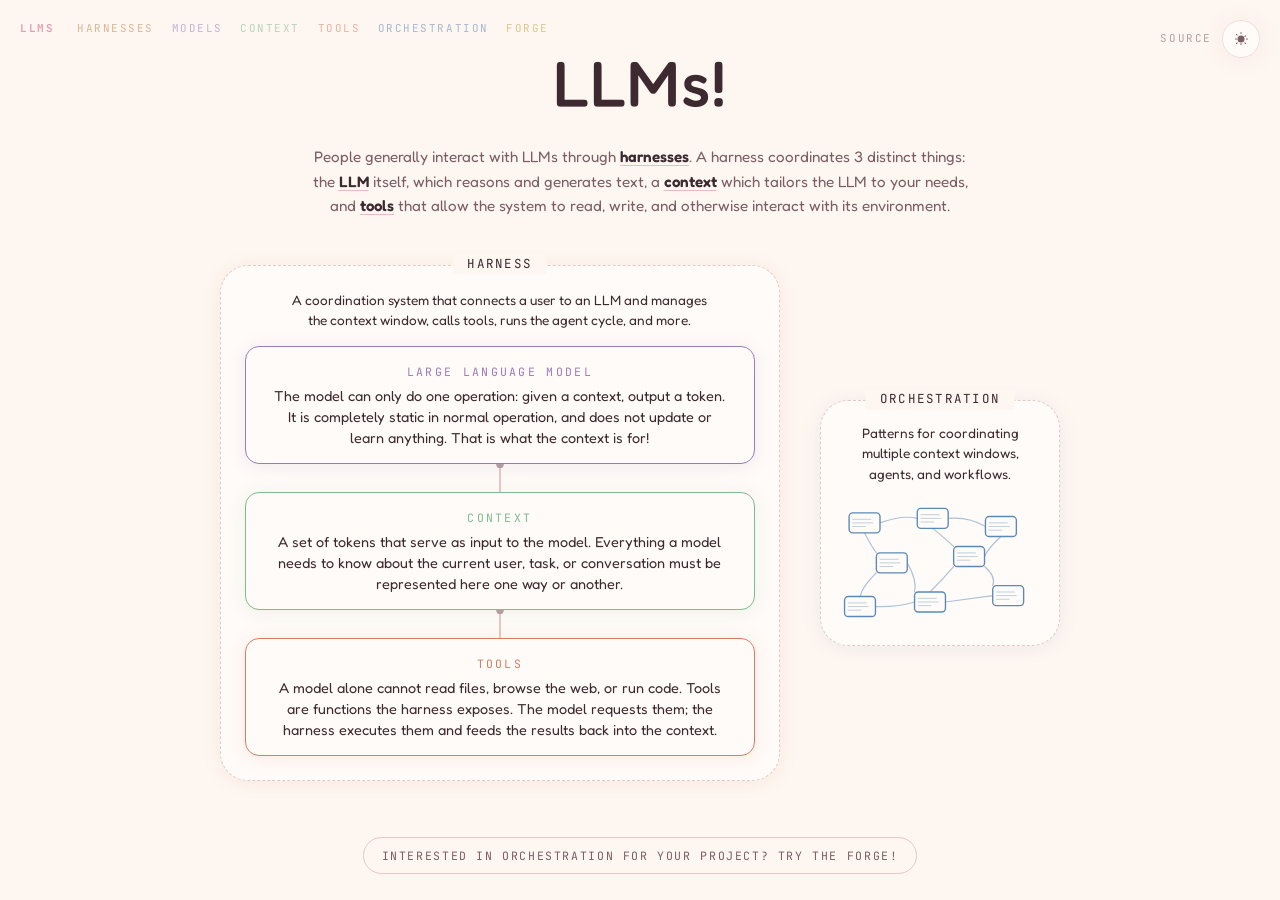
==== commit dfe3db09: "DRY pass: legacy naming purge, dead code removal, teardown leak fixes - Renamed forge-theme-toggle →" ====
--- a/index.html
+++ b/index.html
@@ -388,7 +388,7 @@
 </head>
 <body><script>try{var t=localStorage.getItem('thisminute_theme');if(t==='light'||(!t&&!matchMedia('(prefers-color-scheme:dark)').matches))document.body.classList.add('light-mode')}catch(e){}</script>
 
-  <div class="forge-theme-toggle"></div>
+  <div class="site-chrome"></div>
 
   <div id="page" data-app="/home.js">
   <main class="home">
--- a/shared/llms.css
+++ b/shared/llms.css
@@ -178,7 +178,7 @@
 }
 
 /* --- Top-right controls (source link + theme toggle) --- */
-.forge-theme-toggle {
+.site-chrome {
   position: fixed;
   top: 1.25rem;
   right: 1.25rem;
@@ -188,7 +188,7 @@
   gap: 0.65rem;
 }
 @media (max-width: 640px) {
-  .forge-theme-toggle {
+  .site-chrome {
     top: 0.7rem;
     right: 0.75rem;
     gap: 0.4rem;
@@ -233,8 +233,8 @@
 
 /* --- Site navigation ------------------------------------------------
  *
- * Injected by llms.js into every page (before .forge-theme-toggle).
- * Pages only need <div class="forge-theme-toggle"></div> in their HTML.
+ * Injected by llms.js into every page (before .site-chrome).
+ * Pages only need <div class="site-chrome"></div> in their HTML.
  * llms.js auto-detects the current page for aria-current="page".
  * ------------------------------------------------------------------- */
 
